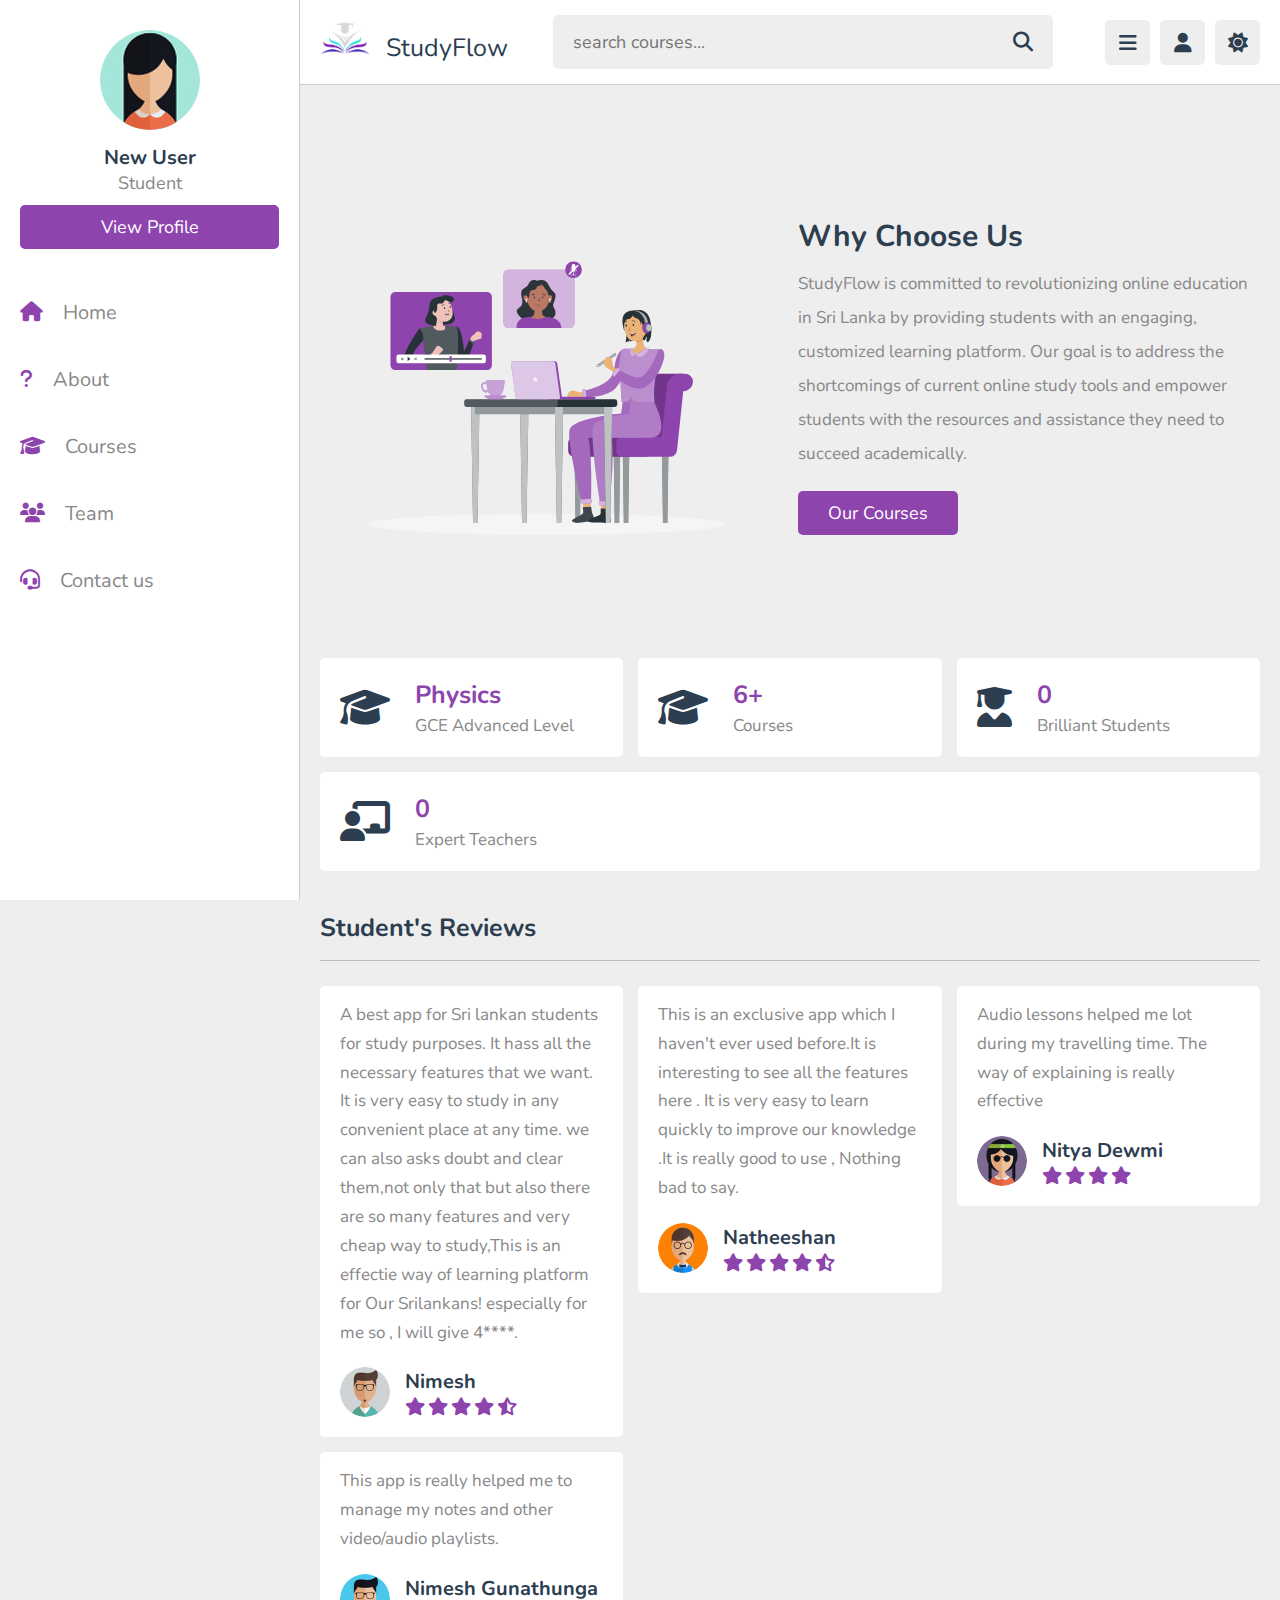
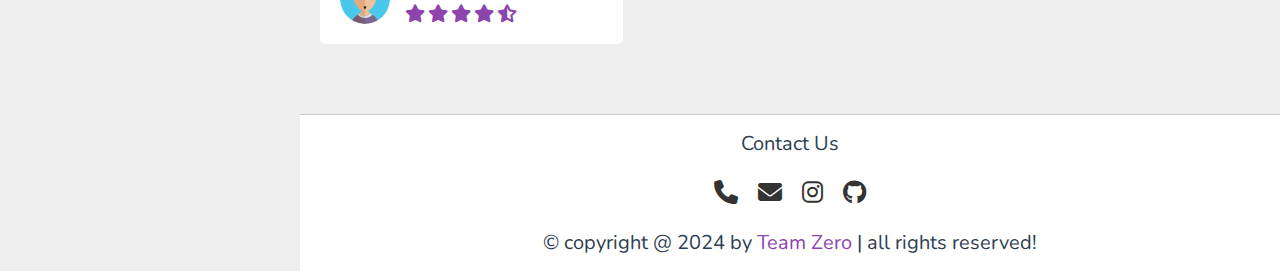
==== about.html @ 3405d734 "initial commit" ====
<!DOCTYPE html>
<html lang="en">

<head>
    <meta charset="UTF-8">
    <meta name="viewport" content="width=device-width, initial-scale=1.0">

    <link rel="icon" href="images/features/favicon.png" type="image/x-icon">

    <title>StudyFlow</title>

    <!-- font awesome cdn link  -->
    <link rel="stylesheet" href="https://cdnjs.cloudflare.com/ajax/libs/font-awesome/6.1.2/css/all.min.css">

    <link rel="stylesheet" href="https://cdnjs.cloudflare.com/ajax/libs/font-awesome/6.5.2/css/all.min.css">

    <!-- custom css file link  -->
    <link rel="stylesheet" href="style.css">

</head>

<body>

    <!--Header section starts-->

    <header class="header">

        <section class="flex">

            <a href="home.html" class="logo">
                <img src="images/features/1.png" alt="" class="logo-img">
                StudyFlow</a>

            <form action="search.html" method="post" class="search-form">
                <input type="text" name="search_box" required placeholder="search courses..." maxlength="100">
                <button type="submit" class="fas fa-search"></button>
            </form>

            <div class="icons">
                <div id="menu-btn" class="fas fa-bars"></div>
                <div id="search-btn" class="fas fa-search"></div>
                <div id="user-btn" class="fas fa-user"></div>
                <div id="toggle-btn" class="fas fa-sun"></div>
            </div>

            <div class="profile">
                <img src="images/pic-7.jpg" class="image" alt="">
                <h3 class="name">New User</h3>
                <p class="role">Student</p>
                <a href="profile.html" class="btn">view profile</a>
                <div class="flex-btn">
                    <a href="login.html" class="option-btn">login</a>
                    <a href="register.html" class="option-btn">register</a>
                </div>
            </div>

        </section>

    </header>

    <!--Header section ends-->


    <!--Side-bar section starts-->

    <div class="side-bar">

        <div id="close-btn">
            <i class="fas fa-times"></i>
        </div>

        <div class="profile">
            <img src="images/pic-7.jpg" class="image" alt="">
            <h3 class="name">New User</h3>
            <p class="role">Student</p>
            <a href="profile.html" class="btn">view profile</a>
        </div>

        <nav class="navbar">
            <a href="home.html">
                <i class="fas fa-home"></i>
                <span>Home</span>
            </a>
            <a href="about.html">
                <i class="fas fa-question"></i>
                <span>About</span>
            </a>
            <a href="courses.html">
                <i class="fas fa-graduation-cap"></i>
                <span>Courses</span>
            </a>
            <a href="team.html">
                <i class="fas fa-users"></i>
                <span>Team</span>
            </a>
            <a href="contact.html">
                <i class="fas fa-headset"></i>
                <span>Contact us</span>
            </a>
        </nav>

    </div>

    <!--Side-bar section ends-->

    <!--About section starts-->

    <section class="about">

        <div class="row">

            <div class="image">
                <img src="images/about-img.svg">
            </div>

            <div class="content">
                <h3>Why Choose Us</h3>
                <p>StudyFlow is committed to revolutionizing online education in Sri Lanka by providing students with an
                    engaging, customized learning platform. Our goal is to address the shortcomings of current online
                    study tools and empower students with the resources and assistance they need to succeed
                    academically.</p>

                <a href="courses.html" class="inline-btn">Our Courses</a>
            </div>
        </div>

        <div class="box-container">

            <div class="box">
                <i class="fas fa-graduation-cap"></i>
                <div>
                    <h3>Physics</h3>
                    <span>GCE Advanced Level</span>
                </div>
            </div>

            <div class="box">
                <i class="fas fa-graduation-cap"></i>
                <div>
                    <h3>6+</h3>
                    <span>Courses</span>
                </div>
            </div>

            <div class="box">
                <i class="fas fa-user-graduate"></i>
                <div>
                    <h3>0</h3>
                    <span>Brilliant Students</span>
                </div>
            </div>

            <div class="box">
                <i class="fas fa-chalkboard-user"></i>
                <div>
                    <h3>0</h3>
                    <span>Expert Teachers</span>
                </div>
            </div>

            <!---
            <div class="box">
                <i class="fas fa-briefcase"></i>
                <div>
                    <h3>+10k</h3>
                    <span>Job Placement</span>
                </div>
            </div>
        -->

        </div>
    </section>

    <!--About section ends-->

    <!--Reviews section starts-->

    <section class="reviews">

        <h1 class="heading">Student's Reviews</h1>

        <div class="box-container">

            <div class="box">
                <p>A best app for Sri lankan students for study purposes. It hass all the necessary features
                    that we want. It is very easy to study in any convenient place at any time. we can also asks doubt
                    and clear them,not only that but also there are so many features and very cheap way to study,This is
                    an effectie way of learning platform for Our Srilankans! especially for me so , I will give 4****.
                </p>

                <div class="user">
                    <img src="images/pic-1.jpg" alt="">
                    <div>
                        <h3>Nimesh</h3>

                        <div class="stars">
                            <i class="fas fa-star"></i>
                            <i class="fas fa-star"></i>
                            <i class="fas fa-star"></i>
                            <i class="fas fa-star"></i>
                            <i class="fas fa-star-half-alt"></i>
                        </div>
                    </div>
                </div>
            </div>

            <div class="box">
                <p>This is an exclusive app which I haven't ever used before.It is interesting to see all the features
                    here . It is very easy to learn quickly to improve our knowledge .It is really good to use , Nothing
                    bad to say.</p>

                <div class="user">
                    <img src="images/pic-3.jpg" alt="">
                    <div>
                        <h3>Natheeshan</h3>

                        <div class="stars">
                            <i class="fas fa-star"></i>
                            <i class="fas fa-star"></i>
                            <i class="fas fa-star"></i>
                            <i class="fas fa-star"></i>
                            <i class="fas fa-star-half-alt"></i>
                        </div>
                    </div>
                </div>
            </div>

            <div class="box">
                <p>Audio lessons helped me lot during my travelling time. The way of explaining is really effective</p>

                <div class="user">
                    <img src="images/pic-2.jpg" alt="">
                    <div>
                        <h3>Nitya Dewmi</h3>

                        <div class="stars">
                            <i class="fas fa-star"></i>
                            <i class="fas fa-star"></i>
                            <i class="fas fa-star"></i>
                            <i class="fas fa-star"></i>
                        </div>
                    </div>
                </div>
            </div>

            <div class="box">
                <p>This app is really helped me to manage my notes and other video/audio playlists.</p>

                <div class="user">
                    <img src="images/pic-6.jpg" alt="">
                    <div>
                        <h3>Nimesh Gunathunga</h3>

                        <div class="stars">
                            <i class="fas fa-star"></i>
                            <i class="fas fa-star"></i>
                            <i class="fas fa-star"></i>
                            <i class="fas fa-star"></i>
                            <i class="fas fa-star-half-alt"></i>
                        </div>
                    </div>
                </div>
            </div>

        </div>
    </section>

    <!--About section ends-->

    <!--Footer section starts-->

    <!--Footer section starts-->

    <footer class="footer">
        <div class="contact-footer">
            <p> Contact Us</p>
            <div class="contact-icons">
                <a href="tel:0773678954"><i class="fas fa-phone"></i></a>
                <a href="mailto:studyflow.edu24@gmail.com"><i class="fas fa-envelope"></i></a>
                <a href="#"><i class="fab fa-instagram"></i></a>
                <a href="#"><i class="fab fa-github"></i></a>
            </div>
        </div>

        &copy; copyright @ 2024 by <span>Team Zero</span> | all rights reserved!

    </footer>

    <!--Footer section ends-->

    <!-- custom js file link  -->
    <script src="script.js"></script>


</body>

</html>
---- style.css ----
@import url('https://fonts.googleapis.com/css2?family=Nunito:wght@200;300;400;500;600;700&display=swap');

:root{
   --main-color:#8e44ad;
   --red:#e74c3c;
   --orange:#f39c12;
   --light-color:#888;
   --light-bg:#eeeeee;
   --black:#2c3e50;
   --white:#fff;
   --border:.1rem solid rgba(0,0,0,.2);
}

*{
   font-family: 'Nunito', sans-serif;
   margin:0; 
   padding:0;
   box-sizing: border-box;
   outline: none; 
   border:none;
   text-decoration: none;
}

*::selection{
   background-color: var(--main-color);
   color:#fff;
}

html{
   font-size: 62.5%;
   overflow-x: hidden;
}

html::-webkit-scrollbar{
   width: 1rem;
   height: 0.5rem;
}

html::-webkit-scrollbar-track{
   background-color: transparent;
}

html::-webkit-scrollbar-thumb{
   background-color: var(--main-color);
}

body{
   background-color: var(--light-bg);
   padding-left: 30rem;
}

body.dark{
   --light-color:#aaa;
   --light-bg:#333;
   --black:#fff;
   --white:#222;
   --border:.1rem solid rgba(255,255,255,.2);
}

body.active{
   padding-left: 0;
}

section{
   padding:2rem;
   margin: 0 auto;
   max-width: 1200px;
}

.heading{
   font-size: 2.5rem;
   color:var(--black);
   margin-bottom: 2.5rem;
   border-bottom: var(--border);
   padding-bottom: 1.5rem;
   /*text-transform: capitalize;*/
}

.inline-btn,
.inline-option-btn,
.inline-delete-btn,
.btn,
.delete-btn,
.option-btn{
   border-radius: .5rem;
   color:#fff;
   font-size: 1.8rem;
   cursor: pointer;
   text-transform: capitalize;
   padding:1rem 3rem;
   text-align: center;
   margin-top: 1rem;
}

.btn,
.delete-btn,
.option-btn{
   display: block;
   width: 100%;
}

.inline-btn,
.inline-option-btn,
.inline-delete-btn{
   display: inline-block;
}

.btn,
.inline-btn{
   background-color: var(--main-color);
}

.option-btn,
.inline-option-btn{
   background-color:var(--orange);
}

.delete-btn,
.inline-delete-btn{
   background-color: var(--red);
}

.inline-btn:hover,
.inline-option-btn:hover,
.inline-delete-btn:hover,
.btn:hover,
.delete-btn:hover,
.option-btn:hover{
   background-color: var(--black);
   color: var(--white);
}

.flex-btn{
   display: flex;
   gap: 1rem;
}

.welcome img{
   max-width: 100%;
   height: auto;
   display: block;
}


@media (max-width: 768px) {
   .welcome-image img {
       max-width: none;
       width: 90vw; 
   }
}


/*---Header section---*/

.header{
   position: sticky;
   top:0; 
   left:0; 
   right: 0;
   background-color: var(--white);
   z-index: 1000;
   border-bottom: var(--border);
}

.header .flex{
   display: flex;
   align-items: center;
   justify-content: space-between;
   position: relative;
   padding: 1.5rem 2rem;
}

.header .flex .logo{
   font-size: 2.5rem;
   color: var(--black);
}

.logo-img {
   width: 50px; /* Adjust the size as needed */
   height: auto;
   margin-right: 10px; /* Space between the logo and text */
}

.header .flex .search-form{
   width: 50rem;
   border-radius: .5rem;
   background-color: var(--light-bg);
   padding:1.5rem 2rem;
   display: flex;
   gap:2rem;
}

.header .flex .search-form input{
   width: 100%;
   font-size: 1.8rem;
   color:var(--black);
   background:none;
}

.header .flex .search-form button{
   background:none;
   font-size: 2rem;
   cursor: pointer;
   color:var(--black);
}

.header .flex .search-form button:hover{
   color: var(--main-color);
}

.header .flex .icons div{
   font-size: 2rem;
   color:var(--black);
   background-color: var(--light-bg);
   border-radius: .5rem;
   height: 4.5rem;
   width: 4.5rem;
   line-height: 4.5rem;
   cursor: pointer;
   text-align: center;
   margin-left: .7rem;
}

.header .flex .icons div:hover{
   background-color: var(--black);
   color:var(--white);
}

.header .flex .profile{
   position: absolute;
   top:120%; right: 2rem;
   background-color: var(--white);
   border-radius: .5rem;
   padding: 1.5rem;
   text-align: center;
   overflow: hidden;
   transform-origin: top right;
   transform: scale(0);
   transition: .2s linear;
   width: 30rem;
}

.header .flex .profile.active{
   transform: scale(1);
}

.header .flex .profile .image{
   height: 10rem;
   width: 10rem;
   border-radius: 50%;
   object-fit: contain;
   margin-bottom: 1rem;
}

.header .flex .profile .name{
   font-size: 2rem;
   color:var(--black);
   overflow: hidden;
   text-overflow: ellipsis;
   white-space: nowrap;
}

.header .flex .profile .role{
   font-size: 1.8rem;
   color: var(--light-color);
}

#search-btn{
   display: none;
}

/*---Side bar section---*/

.side-bar{
   position: fixed;
   top: 0; left: 0;
   width: 30rem;
   background-color: var(--white);
   height: 100vh;
   border-right: var(--border);
   z-index: 1200;
}

.side-bar #close-btn{
   text-align: right;
   padding: 2rem;
   display: none;
}

.side-bar #close-btn i{
   text-align: right;
   font-size: 2.5rem;
   background:var(--red);
   border-radius: .5rem;
   color:var(--white);
   cursor: pointer;
   height: 4.5rem;
   width: 4.5rem;
   line-height: 4.5rem;
   text-align: center;
}

.side-bar #close-btn i:hover{
   background-color: var(--black);
}

.side-bar .profile{
   padding:3rem 2rem;
   text-align: center;
}

.side-bar .profile .image{
   height: 10rem;
   width: 10rem;
   border-radius: 50%;
   object-fit: contain;
   margin-bottom: 1rem;
}

.side-bar .profile .name{
   font-size: 2rem;
   color:var(--black);
   overflow: hidden;
   text-overflow: ellipsis;
   white-space: nowrap;
}

.side-bar .profile .role{
   font-size: 1.8rem;
   color: var(--light-color);
}

.side-bar .navbar a{
   display: block;
   padding: 2rem;
   font-size: 2rem;
}

.side-bar .navbar a i{
   margin-right: 1.5rem;
   color:var(--main-color);
   transition: 0.2s linear;
}

.side-bar .navbar a span{
   color:var(--light-color);
}

.side-bar .navbar a:hover{
   background-color: var(--light-bg);
}

.side-bar .navbar a:hover i{
   margin-right: 2.5rem;
}

.side-bar.active{
   left: -30rem;
}

/*---Quick select section---*/

.home-grid .box-container{
   display: grid;
   grid-template-columns: repeat(auto-fit, 27.5rem);
   gap:1.5rem;
   justify-content: center;
   align-items: flex-start;
}

.home-grid .box-container .box{
   background-color: var(--white);
   border-radius: 0.5rem;
   padding:2rem;
}

.home-grid .box-container .box .title{
   font-size: 2rem;
   color: var(--black);
   text-transform: capitalize;
}

.home-grid .box-container .box .flex{
   display: flex;
   flex-wrap: wrap;
   gap: 1.5rem;
   margin-top: 2rem;
}

.home-grid .box-container .flex a{
   background-color: var(--light-bg);
   border-radius: .5rem;
   padding: 1rem 1.5rem;
   font-size: 1.5rem;
}

.home-grid .box-container .flex a i{
   margin-right: 1rem;
   color:var(--black);
}

.home-grid .box-container .flex a span{
   color:var(--light-color);
}

.home-grid .box-container .flex a:hover{
   background-color: var(--black);
}

.home-grid .box-container .flex a:hover span{
   color:var(--white);
}

.home-grid .box-container .flex a:hover i{
   color:var(--white);
}

.home-grid .box-container .tutor{
   padding: 1rem 0;
   font-size: 1.8rem;
   color:var(--light-color);
   line-height: 2;
}

.home-grid .box-container .likes{
   color:var(--light-color);
   font-size: 1.7rem;
   margin-top: 1.5rem;
}

.home-grid .box-container .likes span{
   color:var(--main-color);
}

/*---Courses section---*/

.courses .box-container{
    display: grid;
    grid-template-columns: repeat(auto-fit, minmax(30rem, 1fr));
    gap:1.5rem;
    justify-content: center;
    align-items: flex-start;
 }
 
 .courses .box-container .box{
    border-radius: .5rem;
    background-color: var(--white);
    padding: 2rem;
 }
 
 .courses .box-container .box .tutor{
    display: flex;
    align-items: center;
    gap: 1.5rem;
    margin-bottom: 2.5rem;
 }
 
 .courses .box-container .box .tutor img{
    height: 5rem;
    width: 5rem;
    border-radius: 50%;
    object-fit: cover;
 }
 
 .courses .box-container .box .tutor h3{
    font-size: 1.8rem;
    color: var(--black);
    margin-bottom: .2rem;
 }
 
 .courses .box-container .box .tutor span{
    font-size: 1.3rem;
    color:var(--light-color);
 }
 
 .courses .box-container .box .thumb{
    position: relative;
 }
 
 .courses .box-container .box .thumb span{
    position: absolute;
    top:1rem; left: 1rem;
    border-radius: .5rem;
    padding: .5rem 1.5rem;
    background-color: rgba(0,0,0,.3);
    color: #fff;
    font-size: 1.5rem;
 }
 
 .courses .box-container .box .thumb img{
    width: 100%;
    height: 20rem;
    object-fit: cover;
    border-radius: .5rem;
 }
 
 .courses .box-container .box .title{
    font-size: 2rem;
    color: var(--black);
    padding-bottom: .5rem;
    padding-top: 1rem;
 }
 
 .courses .more-btn{
    text-align: center;
    margin-top: 2rem;
 }

 /*---About Us section---*/

.about .row{
   display: flex;
   align-items: center;
   flex-wrap: wrap;
   gap:1.5rem;
}

.about .row .image{
   flex: 1 1 40rem;
}

.about .row .image img{
   width: 100%;
   height: 50rem;
}

.about .row .content{
   flex: 1 1 40rem;
}

.about .row .content p{
   font-size: 1.7rem;
   line-height: 2;
   color: var(--light-color);
   padding: 1rem 0;
}

.about .row .content h3{
    font-size: 3rem;
    color:var(--black);
    text-transform: capitalize;
}

.about .box-container{
    margin-top: 3rem;
    display: flex;
    gap: 1.5rem;
    flex-wrap: wrap;
    /*display: grid;
    grid-template-columns: repeat(auto-fit, minmax(27rem, 1fr));
    gap:1.5rem;
    justify-content: center;
    align-items: flex-start;*/
}

.about .box-container .box{
    display: flex;
    flex: 1 1 25rem;
    border-radius: 0.5rem;
    background-color: var(--white);
    padding: 2rem;
    align-items: center;
    gap: 2.5rem;
}

.about .box-container .box i{
   font-size: 4rem;
   color: var(--black);
}

.about .box-container .box h3{
   font-size: 2.5rem;
   color: var(--main-color);
   margin-bottom: 0.2rem;
}

.about .box-container .box span{
   font-size: 1.7rem;
   color:var(--light-color);
}

/*---Reviews section---*/

.reviews .box-container{
   display: grid;
   grid-template-columns: repeat(auto-fit, minmax(30rem, 1fr));
   gap:1.5rem;
   justify-content: center;
   align-items: flex-start;
}

.reviews .box-container .box{
   border-radius: 0.5rem;
   background-color: var(--white);
   padding: 2rem;
   padding-top: 1.5rem;
}

.reviews .box-container .box p{
   line-height: 1.7;
   font-size: 1.7rem;
   color: var(--light-color);
}

.reviews .box-container .box .user{
   margin-top: 2rem;
   display: flex;
   align-items: center;
   gap: 1.5rem;
}

.reviews .box-container .box .user img{
   height: 5rem;
   width: 5rem;
   object-fit: cover;
   border-radius: 50%;
}

.reviews .box-container .box .user h3{
   font-size: 2rem;
   color: var(--black);
   margin-bottom: 0.3rem;
}

.reviews .box-container .box .user .stars i{
   font-size: 1.8rem;
   color:var(--main-color);
}


/*---Playlist section---*/

.playlist .row{
   display: flex;
   align-items: center;
   gap:3rem;
   flex-wrap: wrap;
   background-color: var(--white);
   padding: 2rem;
}

.playlist .row .col{
   flex: 1 1 40rem;
}

.playlist .row .col .save-list{
   margin-bottom: 1.5rem;
}

.playlist .row .col .save-list button{
    font-size: 2rem;
    border-radius: 0.5rem;
    background-color: var(--light-bg);
    padding:1.2rem 2.5rem;
    cursor: pointer;
    margin-bottom: 2rem;
}

.playlist .row .col .save-list button i{
   font-size: 2rem;
   color:var(--black);
   margin-right: 1rem;
}

.playlist .row .col .save-list button span{
   font-size: 1.8rem;
   color:var(--light-color);
}

.playlist .row .col .save-list button:hover{
   background-color: var(--black);
}

.playlist .row .col .save-list button:hover i{
   color:var(--white);
}

.playlist .row .col .save-list button:hover span{
   color:var(--white);
}

.playlist .row .col .thumb{
   /*width: 100%;
   height: 30rem;
   border-radius: 0.5rem;
   object-fit: cover;*/
   position: relative;
   height: 30rem;
}


.playlist .row .col .thumb span{
   font-size: 2rem;
   color: #fff;
   background-color: rgba(0,0,0,0.3);
   border-radius: 0.5rem;
   position: absolute;
   top: 1rem; 
   left: 1rem;
   padding: 0.5rem 1.5rem;
}

.playlist .row .col .thumb img{
   height: 100%;
   width: 100%;
   object-fit: cover;
   border-radius: 0.5rem;
}
   

.playlist .row .col .tutor{
   display: flex;
   align-items: center;
   gap: 2rem;
   margin-bottom: 2rem;
}

.playlist .row .col .tutor img{
   height: 7rem;
   width: 7rem;
   border-radius: 50%;
   object-fit: cover;
}

.playlist .row .col .tutor h3{
   font-size: 2rem;
   color:var(--black);
   margin-bottom: 0.2rem;
}

.playlist .row .col .tutor span{
   font-size: 1.5rem;
   color: var(--light-color);
}

.playlist .row .col .details{
    padding-top: 2rem;
}

.playlist .row .col .details h3{
   font-size: 2rem;
   color: var(--black);
   text-transform: capitalize;
}

.playlist .row .col .details p{
   padding: 1rem 0;
   line-height: 2;
   font-size: 1.8rem;
   color: var(--light-color);
}

.playlist .row .col .details .date{
    font-size: 1.7rem;
    padding-top: 0.5rem;
}

.playlist .row .col .details .date i{
    color: var(--main-color);
    margin-right: 1rem;
}

.playlist .row .col .details .date span{
    color: var(--light-color);
}

/*---Video container section---*/

.video-container .box-container{
   display: grid;
   grid-template-columns: repeat(auto-fit, minmax(30rem, 1fr));
   gap:1.5rem;
   justify-content: center;
   align-items: flex-start;
}

.video-container .box-container .box{
   position: relative;
   background-color: var(--white);
   border-radius: 0.5rem;
   padding: 2rem;
}

.video-container .box-container .box img{
   width: 100%;
   height: 20rem;
   object-fit: cover;
   border-radius: 0.5rem;
}

.video-container .box-container .box i{
   position: absolute;
   top: 2rem; 
   left: 2rem; 
   right: 2rem;
   height: 20rem;
   border-radius: 0.5rem;
   background-color: rgba(0,0,0,0.3);
   display: flex;
   align-items: center;
   justify-content: center;
   font-size: 4rem;
   color: #fff;
   display: none;
}

.video-container .box-container .box:hover i{
   display: flex;
}



.video-container .box-container .box h3{
   margin-top: 1.5rem;
   font-size: 1.8rem;
   color: var(--black);
}

.video-container .box-container .box:hover h3{
   color: var(--main-color);
}

/*---Watch video section---*/

.watch-video .video-details{
   background-color: var(--white);
   /*border-radius: 0.5rem;*/
   padding: 2rem;
}

.watch-video .video-details .video{
   /*position: relative;
   margin-bottom: 1.5rem;*/
   width: 100%;
   border-radius: 0.5rem;
}

.watch-video .video-details .title{
   font-size: 2rem;
   color: var(--black);
   padding: 1.5rem 0;
}

.watch-video .video-details .video video{
   border-radius: .5rem;
   width: 100%;
   object-fit: contain;
   background-color: #000;
}

.watch-video .video-details .info{
   display: flex;
   margin-top: 1.5rem;
   margin-bottom: 2rem;
   border-bottom: var(--border);
   padding-bottom: 1.5rem;
   gap: 2rem;
   align-items: center;
}

.watch-video .video-details .info p{
   font-size: 1.6rem;
}

.watch-video .video-details .info p span{
   color: var(--light-color);
}

.watch-video .video-details .info i{
   margin-right: 1rem;
   color: var(--main-color);
}

.watch-video .video-details .tutor{
   padding: 2rem 0;
   display: flex;
   align-items: center;
   gap: 2rem;
   /*margin-bottom: 1rem;*/
}

.watch-video .video-details .tutor img{
   border-radius: 50%;
   height: 5rem;
   width: 5rem;
   object-fit: cover;
}

.watch-video .video-details .tutor h3{
   font-size: 2rem;
   color: var(--black);
   margin-bottom: 0.2rem;
}

.watch-video .video-details .tutor span{
   font-size: 1.5rem;
   color: var(--light-color);
}

.watch-video .video-details .flex{
   display: flex;
   align-items: center;
   justify-content: space-between;
   gap: 1.5rem;
}

.watch-video .video-details .flex a{
   margin-top: 0;
}

.watch-video .video-details .flex button{
   border-radius: 0.5rem;
   padding: 1rem 2.5rem;
   font-size: 1.8rem;
   cursor: pointer;
   background-color: var(--light-bg);
}

.watch-video .video-details .flex button i{
   margin-right: 1rem;
   color: var(--black);
}

.watch-video .video-details .flex button span{
   color: var(--light-color);
}

.watch-video .video-details .flex button:hover{
   background-color: var(--black);
}

.watch-video .video-details .flex button:hover i{
   color: var(--white);
}

.watch-video .video-details .flex button:hover span{
   color: var(--white);
}

.watch-video .video-details .description{
   padding-top: 2rem;
}

.watch-video .video-details .description p{
   line-height: 2;
   font-size: 1.7rem;
   color: var(--light-color);
   white-space: pre-line;
}

/*---Comment section---*/

.comments .add-comment{
   background-color: var(--white);
   border-radius: 0.5rem;
   padding: 2rem;
   margin-bottom: 3rem;
}

/*
.comments .add-comment h3{
   font-size: 2rem;
   color: var(--black);
   margin-bottom: 1rem;
}*/

.comments .add-comment textarea{
   height: 20rem;
   resize: none;
   background-color: var(--light-bg);
   border-radius: 0.5rem;
   border: var(--border);
   padding: 1.4rem;
   font-size: 1.8rem;
   color: var(--black);
   width: 100%;
   margin: .5rem 0;
}

.comments .show-comments{
   display: grid;
   gap: 2.5rem;
   background-color: var(--white);
   padding: 2rem;
   border-radius: 0.5rem;
}

.comments .show-comments .user{
   display: flex;
   align-items: center;
   gap: 1.5rem;
   margin-bottom: 2rem;
}

.comments .show-comments .user img{
   height: 5rem;
   width: 5rem;
   border-radius: 50%;
   object-fit: cover;
}

.comments .show-comments .user h3{
   font-size: 2rem;
   color: var(--black);
   margin-bottom: 0.2rem;
}

.comments .show-comments .user span{
   font-size: 1.5rem;
   color: var(--light-color);
}

.comments .show-comments .text{
   border-radius: 0.5rem;
   background-color: var(--light-bg);
   padding:1rem 1.5rem;
   margin: 0.5rem 0;
   font-size: 1.8rem;
   color: var(--black);
   line-height: 1.5;
   position: relative;
   z-index: 0;
   white-space: pre-line;
}

.comments .show-comments .text::before{
   content: '';
   position: absolute;
   top: -1rem; 
   left: 1.5rem;
   background-color: var(--light-bg);
   height: 1.2rem;
   width: 2rem;
   clip-path: polygon(50% 0%, 0% 100%, 100% 100%);
}

/*---Teachers section---*/

.teachers .search-tutor{
   margin-bottom: 2rem;
   display: flex;
   align-items: center;
   gap: 1.5rem;
   border-radius: 0.5rem;
   background-color: var(--white);
   padding: 1.5rem 2rem;
}

.teachers .search-tutor input{
   width: 100%;
   font-size: 1.8rem;
   color: var(--black);
   background: none;
}

.teachers .search-tutor button{
   font-size: 2rem;
   color: var(--black);
   cursor: pointer;
   background:none;
}

.teachers .search-tutor button:hover{
   color: var(--main-color);
}

.teachers .box-container{
   display: grid;
   grid-template-columns: repeat(auto-fit, minmax(30rem, 1fr));
   gap:1.5rem;
   justify-content: center;
   align-items: flex-start;
}

.teachers .box-container .box{
   background-color: var(--white);
   border-radius: 0.5rem;
   padding: 2rem;
}

.teachers .box-container .box .tutor{
   display: flex;
   align-items: center;
   gap:2rem;
   margin-bottom: 1.5rem;
}

.teachers .box-container .box .tutor img{
   height: 5rem;
   width: 5rem;
   border-radius: 50%;
   object-fit: cover;
}

.teachers .box-container .box .tutor h3{
   font-size: 2rem;
   color: var(--black);
   margin-bottom: 0.2rem;
}

.teachers .box-container .box .tutor span{
   font-size: 1.6rem;
   color: var(--main-color);
}

.teachers .box-container .box p{
   padding-top: 1rem;
   font-size: 1.7rem;
   color: var(--light-color);
}

.teachers .box-container .box p span{
   color: var(--main-color);
}

.teachers .box-container .offer{
   text-align: center;
}

.teachers .box-container .offer h3{
   font-size: 2.5rem;
   color: var(--black);
   padding-bottom: 0.5rem;
}

.teachers .box-container .offer p{
   line-height: 1.7;
   padding-bottom: 0.5rem;
   /*color: var(--light-color);
   font-size: 1.7rem;*/
}


/*---Teacher profile section---

.tutor-profile .details{
   background-color: var(--white);
   text-align: center;
   border-radius: 0.5rem;
   padding: 2rem;
}

.tutor-profile .details .tutor{
   margin-bottom: 2rem;
}

.tutor-profile .details .tutor img{
   height: 10rem;
   width: 10rem;
   border-radius: 50%;
   object-fit: cover;
   margin-bottom: 1rem;
}

.tutor-profile .details .tutor h3{
   font-size: 2rem;
   color: var(--black);
   margin: 0.5rem 0;
}

.tutor-profile .details .tutor span{
   color: var(--light-color);
   font-size: 1.7rem;
}

.tutor-profile .details .flex{
   display: flex;
   flex-wrap: wrap;
   gap: 1.5rem;
   margin-top: 2rem;
   align-items: center;
}

.tutor-profile .details .flex p{
   flex: 1 1 25rem;
   border-radius: 0.5rem;
   background-color: var(--light-bg);
   padding: 1rem 3rem;
   font-size: 2rem;
   color: var(--light-color);
}

.tutor-profile .details .flex p span{
   color: var(--main-color);
}
*/

/*---Contact section---*/

.contact .row{
   display: flex;
   align-items: center;
   flex-wrap: wrap;
   gap: 1.5rem;
}

.contact .row .image{
   flex: 1 1 50rem;
}

.contact .row .image img{
   width: 100%;
   /*height: 50rem;*/
}

.contact .row form{
   flex: 1 1 30rem;
   background-color: var(--white);
   border-radius: 0.5rem;
   padding: 2rem;
   text-align: center;
}

.contact .row form h3{
   margin-bottom: 1rem;
   /*text-transform: capitalize;*/
   color:var(--black);
   font-size: 2.5rem;
}

.contact .row form .box{
   width: 100%;
   border-radius: 0.5rem;
   background-color: var(--light-bg);
   margin: 1rem 0;
   padding: 1.4rem;
   font-size: 1.8rem;
   color: var(--black);
}

.contact .row form textarea{
   height: 20rem;
   resize: none;
}

.contact .box-container{
   margin-top: 3rem;
   display: flex;
   gap:1rem;
   align-items: flex-start;
   flex-wrap: wrap;
   /*grid-template-columns: repeat(auto-fit, minmax(30rem, 1fr));
   justify-content: center;*/
}

.contact .box-container .box{
   flex: 1 1 10rem;
   border-radius: 0.5rem;
   padding: 2rem;
   text-align: center;
   background-color: var(--white);
}

.contact .box-container .box i{
   font-size: 3rem;
   color: var(--main-color);
   margin-bottom: 1rem;
}

.contact .box-container .box h3{
   font-size: 2rem;
   color:var(--black);
   margin: 1.5rem 0;
}

.contact .box-container .box a{
   display: block;
   font-size: 1.8rem;
   color: var(--light-color);
   line-height: 1.5;
   margin-top: 0.5rem;
}

.contact .box-container .box a:hover{
   text-decoration: underline;
   color:var(--black);
}

/*---Profile section---*/

.profile .details{
   background-color: var(--white);
   border-radius: 0.5rem;
   padding: 2rem;
}

.profile .details .user{
   text-align: center;
   margin-bottom: 2rem;
   padding: 1rem;
}

.profile .details .user img{
   height: 10rem;
   width: 10rem;
   border-radius: 50%;
   object-fit: cover;
   margin-bottom: 1rem;
}

.profile .details .user h3{
   font-size: 2rem;
   margin: 0.5rem 0;
   color: var(--black);
}

.profile .details .user p{
   font-size: 1.7rem;
   color: var(--light-color);
   padding: .3rem 0;
}

.profile .details .box-container{
   display: flex;
   flex-wrap: wrap;
   align-items: flex-end;
   gap: 1.5rem;
}

.profile .details .box-container .box{
   background-color: var(--light-bg);
   border-radius: 0.5rem;
   padding: 2rem;
   flex: 1 1 30rem;
}

.profile .details .box-container .box .flex{
   display: flex;
   align-items: center;
   gap: 1.7rem;
   margin-bottom: 1rem;
}

.profile .details .box-container .box .flex i{
   height: 5rem;
   width: 5rem;
   border-radius: 0.5rem;
   line-height: 4.4rem;
   font-size:2rem;
   color: var(--white);
   background-color: var(--black);
   text-align: center;
}

.profile .details .box-container .box .flex h3{
   font-size: 2rem;
   color: var(--main-color);
   margin-bottom: 0.2rem;
}

.profile .details .box-container .box .flex span{
   font-size: 1.5rem;
   color: var(--light-color);
}

/*.user-profile .info .box-container .box .flex p{
   color: var(--light-color);
   font-size: 1.7rem;
}
*/


/*---Update profile section---*/

.form-container{
   min-height: calc(100vh - 20rem);
   display: flex;
   align-items: center;
   justify-content: center;
}

.form-container form{
   background-color: var(--white);
   border-radius: 0.5rem;
   padding: 2rem;
   width: 50rem;
}

.form-container form h3{
   font-size: 2.5rem;
   /*text-transform: capitalize;*/
   color: var(--black);
   text-align: center;
   margin-bottom: 1rem;
}

.form-container form p{
   font-size: 1.7rem;
   color: var(--light-color);
   padding-top: 1rem;
}

.form-container form p span{
   color: var(--red);
}

.form-container form .box{
   font-size: 1.8rem;
   color: var(--black);
   border-radius: .5rem;
   padding: 1.4rem;
   background-color: var(--light-bg);
   width: 100%;
   margin: 1rem 0;
}

/* Team section */

.team {
   padding: 2rem 0;
   text-align: center;
   background-color: rgb(98, 28, 110);
}

.team h1{
   color: #fff;
}

.team .heading {
   font-size: 2.5rem;
   margin-bottom: 1rem;
}

.team-container {
   display: flex;
   justify-content: space-around;
   flex-wrap: wrap;
}


.team-member {
   background-color: #fff;
   border-radius: 10px;
   box-shadow: 0 0 10px rgba(0,0,0,0.1);
   margin: 1rem;
   padding: 1rem;
   width: 250px;
   text-align: center;
}

.team-member img {
   width: 100%;
   border-radius: 50%;
   margin-bottom: 1rem;
}

.team-member h3 {
   margin: 0.5rem 0;
   font-size: 2rem;
}

.team-member p {
   font-size: 1.5rem;
   color: #666;
   margin-bottom: 1rem;
}

.contact-icons {
   display: flex;
   justify-content: center;
}

.contact-icons a {
   color: #333;
   margin: 0 0.5rem;
   font-size: 1.5rem;
   transition: color 0.3s;
}

.contact-icons a:hover {
   color: #ff6f61;
}




/*---Footer section---*/

.footer{
   background-color: var(--white);
   border-top: var(--border);
   position: -webkit-sticky;
   
   text-align: center;
   font-size: 2rem;
   padding:1.5rem 1.5rem;
   color:var(--black);
   margin-top: 5rem;
   z-index: 1000;
   /* padding-bottom: 9.5rem; */
}

.footer span{
   color:var(--main-color);
}


/*---Media queries---*/

@media (max-width:1200px){

   body{
      padding-left: 0;
   }

   .side-bar{
      left: -30rem;
      transition: .2s linear;
   }

   .side-bar #close-btn{
      display: block;
   }

   .side-bar.active{
      left: 0;
      box-shadow: 0 0 0 100vw rgba(0,0,0,.8);
      border-right: 0;
   }

}

@media (max-width:991px){

   html{
      font-size: 55%;
   }

}

@media (max-width:768px){

   #search-btn{
      display: inline-block;
   }

   .header .flex .search-form{
      position: absolute;
      top: 99%; left: 0; right: 0;
      border-top: var(--border);
      border-bottom: var(--border);
      background-color: var(--white);
      border-radius: 0;
      width: auto;
      padding: 2rem;
      clip-path: polygon(0 0, 100% 0, 100% 0, 0 0);
      transition: .2s linear;
   }

   .header .flex .search-form.active{
      clip-path: polygon(0 0, 100% 0, 100% 100%, 0 100%);
   }


}

@media (max-width:450px){

   html{
      font-size: 50%;
   }

   .flex-btn{
      gap: 0;
      flex-flow: column;
   }

   .heading{
    font-size: 2rem;
   }

   .home-grid .box-container{
      grid-template-columns: 1fr;
   }

   .about .row .image img{
      height: auto;
   }

   .playlist .row .col .thumb{
      height: 20rem;
   }

   .contact .row .image img{
      height: auto;
   }

}


/*--feature section--*/

.row {
   margin-top: 2%;
   display: flex;
   justify-content: space-between;
   flex-wrap: wrap;
}

.feature-col {
   flex-basis: 25%;
   background: #fff3f3;
   border-radius: 10px;
   margin-bottom: 5%;
   padding: 20px 12px;
   box-sizing: border-box;
   transition: 0.5s;
   position: relative;
   overflow: hidden;
   text-align: center;
   margin-right: 2%; /* Adjust this value to increase the gap */
}

.feature-col:nth-child(4n) {
   margin-right: 0; /* Ensure no margin on the last element in each row */
}

.feature-col h3 {
   margin-top: 10px;
   margin-bottom: 10px;
   text-align: center;
}

.feature-col img {
   width: 50%;
   display: block;
   margin: 0 auto;
}

.feature-col:hover {
   box-shadow: 0 0 20px 0px rgba(0, 0, 0, 0.2);
}

.layer {
   background: transparent;
   height: 100%;
   width: 100%;
   position: absolute;
   top: 0;
   left: 0;
   transition: 0.5s;
}

.layer:hover {
   background: rgba(104, 20, 94, 0.7);
}

.layer h3 {
   width: 100%;
   font-weight: 500;
   color: #fff;
   font-size: 20px;
   bottom: 10%;
   position: absolute;
   text-align: center;
   opacity: 0;
   transition: 0.5s;
}

.feature-col:hover .layer h3 {
   bottom: 49%;
   opacity: 1;
}

@media (max-width: 700px) {
   .feature-col {
       flex-basis: 100%; /* Full width for smaller screens */
       margin-right: 0; /* Remove right margin for full-width elements */
       margin-bottom: 5%;
   }
   .feature-col img {
       align-items: center;
   }
}


/*---contact icons--*/

.contact-icons {
   text-align: center;
   margin-top: 20px; /* Adjust spacing as needed */
   margin-bottom: 20px;
}

.contact-icons a {
   color: #333; /* Adjust icon color */
   font-size: 24px; /* Adjust icon size */
   margin: 0 10px; /* Adjust spacing between icons */
   transition: color 0.3s ease; /* Smooth color transition */
}

.contact-icons a:hover {
   color: #007bff; /* Change color on hover */
}

.contact-icons p{
   text-align: center;
   font-size: 10px
}
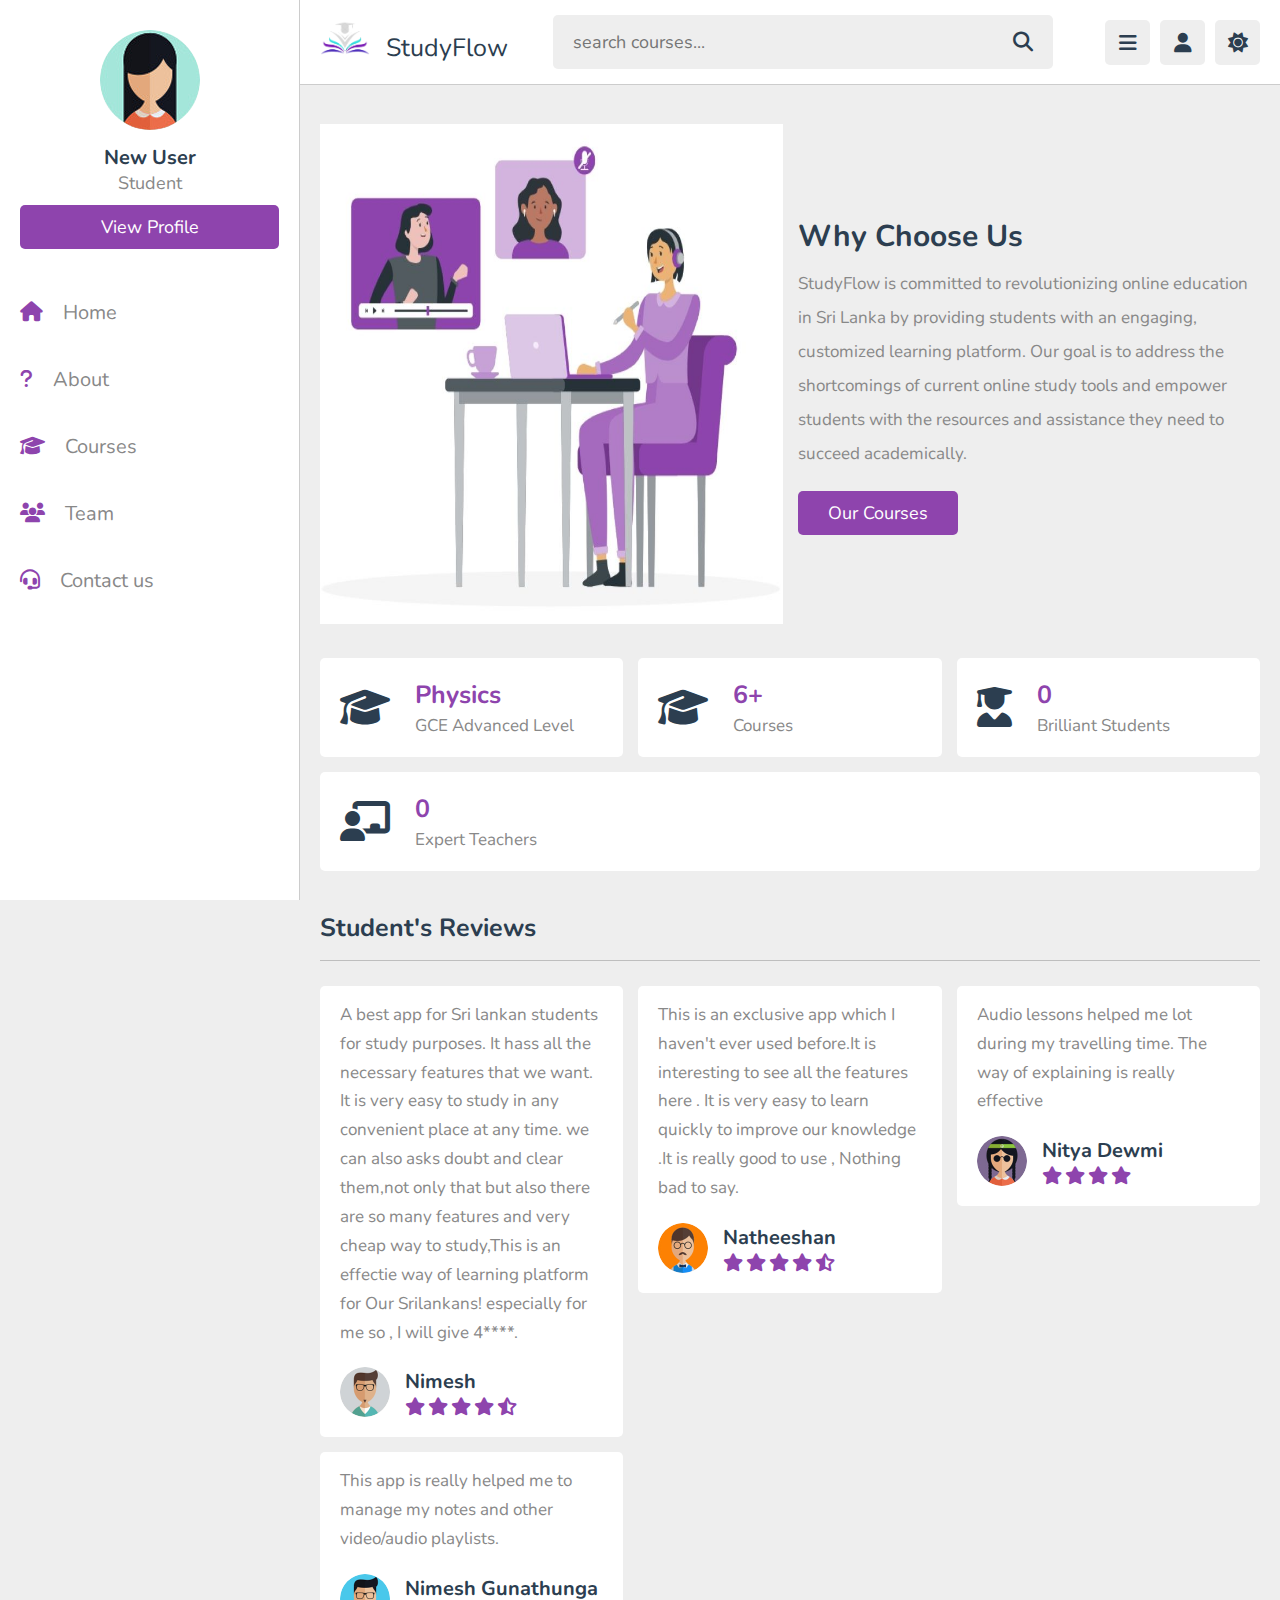
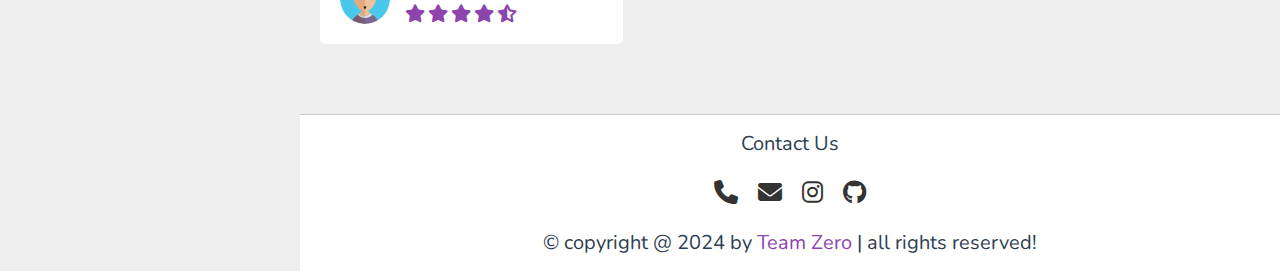
==== commit 604d6c66: "updating files" ====
--- a/about.html
+++ b/about.html
@@ -1,297 +1,297 @@
-<!DOCTYPE html>
-<html lang="en">
-
-<head>
-    <meta charset="UTF-8">
-    <meta name="viewport" content="width=device-width, initial-scale=1.0">
-
-    <link rel="icon" href="images/features/favicon.png" type="image/x-icon">
-
-    <title>StudyFlow</title>
-
-    <!-- font awesome cdn link  -->
-    <link rel="stylesheet" href="https://cdnjs.cloudflare.com/ajax/libs/font-awesome/6.1.2/css/all.min.css">
-
-    <link rel="stylesheet" href="https://cdnjs.cloudflare.com/ajax/libs/font-awesome/6.5.2/css/all.min.css">
-
-    <!-- custom css file link  -->
-    <link rel="stylesheet" href="style.css">
-
-</head>
-
-<body>
-
-    <!--Header section starts-->
-
-    <header class="header">
-
-        <section class="flex">
-
-            <a href="home.html" class="logo">
-                <img src="images/features/1.png" alt="" class="logo-img">
-                StudyFlow</a>
-
-            <form action="search.html" method="post" class="search-form">
-                <input type="text" name="search_box" required placeholder="search courses..." maxlength="100">
-                <button type="submit" class="fas fa-search"></button>
-            </form>
-
-            <div class="icons">
-                <div id="menu-btn" class="fas fa-bars"></div>
-                <div id="search-btn" class="fas fa-search"></div>
-                <div id="user-btn" class="fas fa-user"></div>
-                <div id="toggle-btn" class="fas fa-sun"></div>
-            </div>
-
-            <div class="profile">
-                <img src="images/pic-7.jpg" class="image" alt="">
-                <h3 class="name">New User</h3>
-                <p class="role">Student</p>
-                <a href="profile.html" class="btn">view profile</a>
-                <div class="flex-btn">
-                    <a href="login.html" class="option-btn">login</a>
-                    <a href="register.html" class="option-btn">register</a>
-                </div>
-            </div>
-
-        </section>
-
-    </header>
-
-    <!--Header section ends-->
-
-
-    <!--Side-bar section starts-->
-
-    <div class="side-bar">
-
-        <div id="close-btn">
-            <i class="fas fa-times"></i>
-        </div>
-
-        <div class="profile">
-            <img src="images/pic-7.jpg" class="image" alt="">
-            <h3 class="name">New User</h3>
-            <p class="role">Student</p>
-            <a href="profile.html" class="btn">view profile</a>
-        </div>
-
-        <nav class="navbar">
-            <a href="home.html">
-                <i class="fas fa-home"></i>
-                <span>Home</span>
-            </a>
-            <a href="about.html">
-                <i class="fas fa-question"></i>
-                <span>About</span>
-            </a>
-            <a href="courses.html">
-                <i class="fas fa-graduation-cap"></i>
-                <span>Courses</span>
-            </a>
-            <a href="team.html">
-                <i class="fas fa-users"></i>
-                <span>Team</span>
-            </a>
-            <a href="contact.html">
-                <i class="fas fa-headset"></i>
-                <span>Contact us</span>
-            </a>
-        </nav>
-
-    </div>
-
-    <!--Side-bar section ends-->
-
-    <!--About section starts-->
-
-    <section class="about">
-
-        <div class="row">
-
-            <div class="image">
-                <img src="images/about-img.svg">
-            </div>
-
-            <div class="content">
-                <h3>Why Choose Us</h3>
-                <p>StudyFlow is committed to revolutionizing online education in Sri Lanka by providing students with an
-                    engaging, customized learning platform. Our goal is to address the shortcomings of current online
-                    study tools and empower students with the resources and assistance they need to succeed
-                    academically.</p>
-
-                <a href="courses.html" class="inline-btn">Our Courses</a>
-            </div>
-        </div>
-
-        <div class="box-container">
-
-            <div class="box">
-                <i class="fas fa-graduation-cap"></i>
-                <div>
-                    <h3>Physics</h3>
-                    <span>GCE Advanced Level</span>
-                </div>
-            </div>
-
-            <div class="box">
-                <i class="fas fa-graduation-cap"></i>
-                <div>
-                    <h3>6+</h3>
-                    <span>Courses</span>
-                </div>
-            </div>
-
-            <div class="box">
-                <i class="fas fa-user-graduate"></i>
-                <div>
-                    <h3>0</h3>
-                    <span>Brilliant Students</span>
-                </div>
-            </div>
-
-            <div class="box">
-                <i class="fas fa-chalkboard-user"></i>
-                <div>
-                    <h3>0</h3>
-                    <span>Expert Teachers</span>
-                </div>
-            </div>
-
-            <!---
-            <div class="box">
-                <i class="fas fa-briefcase"></i>
-                <div>
-                    <h3>+10k</h3>
-                    <span>Job Placement</span>
-                </div>
-            </div>
-        -->
-
-        </div>
-    </section>
-
-    <!--About section ends-->
-
-    <!--Reviews section starts-->
-
-    <section class="reviews">
-
-        <h1 class="heading">Student's Reviews</h1>
-
-        <div class="box-container">
-
-            <div class="box">
-                <p>A best app for Sri lankan students for study purposes. It hass all the necessary features
-                    that we want. It is very easy to study in any convenient place at any time. we can also asks doubt
-                    and clear them,not only that but also there are so many features and very cheap way to study,This is
-                    an effectie way of learning platform for Our Srilankans! especially for me so , I will give 4****.
-                </p>
-
-                <div class="user">
-                    <img src="images/pic-1.jpg" alt="">
-                    <div>
-                        <h3>Nimesh</h3>
-
-                        <div class="stars">
-                            <i class="fas fa-star"></i>
-                            <i class="fas fa-star"></i>
-                            <i class="fas fa-star"></i>
-                            <i class="fas fa-star"></i>
-                            <i class="fas fa-star-half-alt"></i>
-                        </div>
-                    </div>
-                </div>
-            </div>
-
-            <div class="box">
-                <p>This is an exclusive app which I haven't ever used before.It is interesting to see all the features
-                    here . It is very easy to learn quickly to improve our knowledge .It is really good to use , Nothing
-                    bad to say.</p>
-
-                <div class="user">
-                    <img src="images/pic-3.jpg" alt="">
-                    <div>
-                        <h3>Natheeshan</h3>
-
-                        <div class="stars">
-                            <i class="fas fa-star"></i>
-                            <i class="fas fa-star"></i>
-                            <i class="fas fa-star"></i>
-                            <i class="fas fa-star"></i>
-                            <i class="fas fa-star-half-alt"></i>
-                        </div>
-                    </div>
-                </div>
-            </div>
-
-            <div class="box">
-                <p>Audio lessons helped me lot during my travelling time. The way of explaining is really effective</p>
-
-                <div class="user">
-                    <img src="images/pic-2.jpg" alt="">
-                    <div>
-                        <h3>Nitya Dewmi</h3>
-
-                        <div class="stars">
-                            <i class="fas fa-star"></i>
-                            <i class="fas fa-star"></i>
-                            <i class="fas fa-star"></i>
-                            <i class="fas fa-star"></i>
-                        </div>
-                    </div>
-                </div>
-            </div>
-
-            <div class="box">
-                <p>This app is really helped me to manage my notes and other video/audio playlists.</p>
-
-                <div class="user">
-                    <img src="images/pic-6.jpg" alt="">
-                    <div>
-                        <h3>Nimesh Gunathunga</h3>
-
-                        <div class="stars">
-                            <i class="fas fa-star"></i>
-                            <i class="fas fa-star"></i>
-                            <i class="fas fa-star"></i>
-                            <i class="fas fa-star"></i>
-                            <i class="fas fa-star-half-alt"></i>
-                        </div>
-                    </div>
-                </div>
-            </div>
-
-        </div>
-    </section>
-
-    <!--About section ends-->
-
-    <!--Footer section starts-->
-
-    <!--Footer section starts-->
-
-    <footer class="footer">
-        <div class="contact-footer">
-            <p> Contact Us</p>
-            <div class="contact-icons">
-                <a href="tel:0773678954"><i class="fas fa-phone"></i></a>
-                <a href="mailto:studyflow.edu24@gmail.com"><i class="fas fa-envelope"></i></a>
-                <a href="#"><i class="fab fa-instagram"></i></a>
-                <a href="#"><i class="fab fa-github"></i></a>
-            </div>
-        </div>
-
-        &copy; copyright @ 2024 by <span>Team Zero</span> | all rights reserved!
-
-    </footer>
-
-    <!--Footer section ends-->
-
-    <!-- custom js file link  -->
-    <script src="script.js"></script>
-
-
-</body>
-
+<!DOCTYPE html>
+<html lang="en">
+
+<head>
+    <meta charset="UTF-8">
+    <meta name="viewport" content="width=device-width, initial-scale=1.0">
+
+    <link rel="icon" href="images/features/favicon.png" type="image/x-icon">
+
+    <title>StudyFlow</title>
+
+    <!-- font awesome cdn link  -->
+    <link rel="stylesheet" href="https://cdnjs.cloudflare.com/ajax/libs/font-awesome/6.1.2/css/all.min.css">
+
+    <link rel="stylesheet" href="https://cdnjs.cloudflare.com/ajax/libs/font-awesome/6.5.2/css/all.min.css">
+
+    <!-- custom css file link  -->
+    <link rel="stylesheet" href="style.css">
+
+</head>
+
+<body>
+
+    <!--Header section starts-->
+
+    <header class="header">
+
+        <section class="flex">
+
+            <a href="home.html" class="logo">
+                <img src="images/features/1.png" alt="" class="logo-img">
+                StudyFlow</a>
+
+            <form action="search.html" method="post" class="search-form">
+                <input type="text" name="search_box" required placeholder="search courses..." maxlength="100">
+                <button type="submit" class="fas fa-search"></button>
+            </form>
+
+            <div class="icons">
+                <div id="menu-btn" class="fas fa-bars"></div>
+                <div id="search-btn" class="fas fa-search"></div>
+                <div id="user-btn" class="fas fa-user"></div>
+                <div id="toggle-btn" class="fas fa-sun"></div>
+            </div>
+
+            <div class="profile">
+                <img src="images/pic-7.jpg" class="image" alt="">
+                <h3 class="name">New User</h3>
+                <p class="role">Student</p>
+                <a href="profile.html" class="btn">view profile</a>
+                <div class="flex-btn">
+                    <a href="login.html" class="option-btn">login</a>
+                    <a href="register.html" class="option-btn">register</a>
+                </div>
+            </div>
+
+        </section>
+
+    </header>
+
+    <!--Header section ends-->
+
+
+    <!--Side-bar section starts-->
+
+    <div class="side-bar">
+
+        <div id="close-btn">
+            <i class="fas fa-times"></i>
+        </div>
+
+        <div class="profile">
+            <img src="images/pic-7.jpg" class="image" alt="">
+            <h3 class="name">New User</h3>
+            <p class="role">Student</p>
+            <a href="profile.html" class="btn">view profile</a>
+        </div>
+
+        <nav class="navbar">
+            <a href="index.html">
+                <i class="fas fa-home"></i>
+                <span>Home</span>
+            </a>
+            <a href="about.html">
+                <i class="fas fa-question"></i>
+                <span>About</span>
+            </a>
+            <a href="courses.html">
+                <i class="fas fa-graduation-cap"></i>
+                <span>Courses</span>
+            </a>
+            <a href="team.html">
+                <i class="fas fa-users"></i>
+                <span>Team</span>
+            </a>
+            <a href="contact.html">
+                <i class="fas fa-headset"></i>
+                <span>Contact us</span>
+            </a>
+        </nav>
+
+    </div>
+
+    <!--Side-bar section ends-->
+
+    <!--About section starts-->
+
+    <section class="about">
+
+        <div class="row">
+
+            <div class="image">
+                <img src="images/about.jpg">
+            </div>
+
+            <div class="content">
+                <h3>Why Choose Us</h3>
+                <p>StudyFlow is committed to revolutionizing online education in Sri Lanka by providing students with an
+                    engaging, customized learning platform. Our goal is to address the shortcomings of current online
+                    study tools and empower students with the resources and assistance they need to succeed
+                    academically.</p>
+
+                <a href="courses.html" class="inline-btn">Our Courses</a>
+            </div>
+        </div>
+
+        <div class="box-container">
+
+            <div class="box">
+                <i class="fas fa-graduation-cap"></i>
+                <div>
+                    <h3>Physics</h3>
+                    <span>GCE Advanced Level</span>
+                </div>
+            </div>
+
+            <div class="box">
+                <i class="fas fa-graduation-cap"></i>
+                <div>
+                    <h3>6+</h3>
+                    <span>Courses</span>
+                </div>
+            </div>
+
+            <div class="box">
+                <i class="fas fa-user-graduate"></i>
+                <div>
+                    <h3>0</h3>
+                    <span>Brilliant Students</span>
+                </div>
+            </div>
+
+            <div class="box">
+                <i class="fas fa-chalkboard-user"></i>
+                <div>
+                    <h3>0</h3>
+                    <span>Expert Teachers</span>
+                </div>
+            </div>
+
+            <!---
+            <div class="box">
+                <i class="fas fa-briefcase"></i>
+                <div>
+                    <h3>+10k</h3>
+                    <span>Job Placement</span>
+                </div>
+            </div>
+        -->
+
+        </div>
+    </section>
+
+    <!--About section ends-->
+
+    <!--Reviews section starts-->
+
+    <section class="reviews">
+
+        <h1 class="heading">Student's Reviews</h1>
+
+        <div class="box-container">
+
+            <div class="box">
+                <p>A best app for Sri lankan students for study purposes. It hass all the necessary features
+                    that we want. It is very easy to study in any convenient place at any time. we can also asks doubt
+                    and clear them,not only that but also there are so many features and very cheap way to study,This is
+                    an effectie way of learning platform for Our Srilankans! especially for me so , I will give 4****.
+                </p>
+
+                <div class="user">
+                    <img src="images/pic-1.jpg" alt="">
+                    <div>
+                        <h3>Nimesh</h3>
+
+                        <div class="stars">
+                            <i class="fas fa-star"></i>
+                            <i class="fas fa-star"></i>
+                            <i class="fas fa-star"></i>
+                            <i class="fas fa-star"></i>
+                            <i class="fas fa-star-half-alt"></i>
+                        </div>
+                    </div>
+                </div>
+            </div>
+
+            <div class="box">
+                <p>This is an exclusive app which I haven't ever used before.It is interesting to see all the features
+                    here . It is very easy to learn quickly to improve our knowledge .It is really good to use , Nothing
+                    bad to say.</p>
+
+                <div class="user">
+                    <img src="images/pic-3.jpg" alt="">
+                    <div>
+                        <h3>Natheeshan</h3>
+
+                        <div class="stars">
+                            <i class="fas fa-star"></i>
+                            <i class="fas fa-star"></i>
+                            <i class="fas fa-star"></i>
+                            <i class="fas fa-star"></i>
+                            <i class="fas fa-star-half-alt"></i>
+                        </div>
+                    </div>
+                </div>
+            </div>
+
+            <div class="box">
+                <p>Audio lessons helped me lot during my travelling time. The way of explaining is really effective</p>
+
+                <div class="user">
+                    <img src="images/pic-2.jpg" alt="">
+                    <div>
+                        <h3>Nitya Dewmi</h3>
+
+                        <div class="stars">
+                            <i class="fas fa-star"></i>
+                            <i class="fas fa-star"></i>
+                            <i class="fas fa-star"></i>
+                            <i class="fas fa-star"></i>
+                        </div>
+                    </div>
+                </div>
+            </div>
+
+            <div class="box">
+                <p>This app is really helped me to manage my notes and other video/audio playlists.</p>
+
+                <div class="user">
+                    <img src="images/pic-6.jpg" alt="">
+                    <div>
+                        <h3>Nimesh Gunathunga</h3>
+
+                        <div class="stars">
+                            <i class="fas fa-star"></i>
+                            <i class="fas fa-star"></i>
+                            <i class="fas fa-star"></i>
+                            <i class="fas fa-star"></i>
+                            <i class="fas fa-star-half-alt"></i>
+                        </div>
+                    </div>
+                </div>
+            </div>
+
+        </div>
+    </section>
+
+    <!--About section ends-->
+
+    <!--Footer section starts-->
+
+    <!--Footer section starts-->
+
+    <footer class="footer">
+        <div class="contact-footer">
+            <p> Contact Us</p>
+            <div class="contact-icons">
+                <a href="tel:0773678954"><i class="fas fa-phone"></i></a>
+                <a href="mailto:studyflow.edu24@gmail.com"><i class="fas fa-envelope"></i></a>
+                <a href="https://www.instagram.com/studyflow_edu/"><i class="fab fa-instagram"></i></a>
+                <a href="https://github.com/TharushiWijesooriya/StudyFlow_marketing_website_original"><i class="fab fa-github"></i></a>
+            </div>
+        </div>
+
+        &copy; copyright @ 2024 by <span>Team Zero</span> | all rights reserved!
+
+    </footer>
+
+    <!--Footer section ends-->
+
+    <!-- custom js file link  -->
+    <script src="script.js"></script>
+
+
+</body>
+
 </html>--- a/style.css
+++ b/style.css
@@ -1,1700 +1,1700 @@
-@import url('https://fonts.googleapis.com/css2?family=Nunito:wght@200;300;400;500;600;700&display=swap');
-
-:root{
-   --main-color:#8e44ad;
-   --red:#e74c3c;
-   --orange:#f39c12;
-   --light-color:#888;
-   --light-bg:#eeeeee;
-   --black:#2c3e50;
-   --white:#fff;
-   --border:.1rem solid rgba(0,0,0,.2);
-}
-
-*{
-   font-family: 'Nunito', sans-serif;
-   margin:0; 
-   padding:0;
-   box-sizing: border-box;
-   outline: none; 
-   border:none;
-   text-decoration: none;
-}
-
-*::selection{
-   background-color: var(--main-color);
-   color:#fff;
-}
-
-html{
-   font-size: 62.5%;
-   overflow-x: hidden;
-}
-
-html::-webkit-scrollbar{
-   width: 1rem;
-   height: 0.5rem;
-}
-
-html::-webkit-scrollbar-track{
-   background-color: transparent;
-}
-
-html::-webkit-scrollbar-thumb{
-   background-color: var(--main-color);
-}
-
-body{
-   background-color: var(--light-bg);
-   padding-left: 30rem;
-}
-
-body.dark{
-   --light-color:#aaa;
-   --light-bg:#333;
-   --black:#fff;
-   --white:#222;
-   --border:.1rem solid rgba(255,255,255,.2);
-}
-
-body.active{
-   padding-left: 0;
-}
-
-section{
-   padding:2rem;
-   margin: 0 auto;
-   max-width: 1200px;
-}
-
-.heading{
-   font-size: 2.5rem;
-   color:var(--black);
-   margin-bottom: 2.5rem;
-   border-bottom: var(--border);
-   padding-bottom: 1.5rem;
-   /*text-transform: capitalize;*/
-}
-
-.inline-btn,
-.inline-option-btn,
-.inline-delete-btn,
-.btn,
-.delete-btn,
-.option-btn{
-   border-radius: .5rem;
-   color:#fff;
-   font-size: 1.8rem;
-   cursor: pointer;
-   text-transform: capitalize;
-   padding:1rem 3rem;
-   text-align: center;
-   margin-top: 1rem;
-}
-
-.btn,
-.delete-btn,
-.option-btn{
-   display: block;
-   width: 100%;
-}
-
-.inline-btn,
-.inline-option-btn,
-.inline-delete-btn{
-   display: inline-block;
-}
-
-.btn,
-.inline-btn{
-   background-color: var(--main-color);
-}
-
-.option-btn,
-.inline-option-btn{
-   background-color:var(--orange);
-}
-
-.delete-btn,
-.inline-delete-btn{
-   background-color: var(--red);
-}
-
-.inline-btn:hover,
-.inline-option-btn:hover,
-.inline-delete-btn:hover,
-.btn:hover,
-.delete-btn:hover,
-.option-btn:hover{
-   background-color: var(--black);
-   color: var(--white);
-}
-
-.flex-btn{
-   display: flex;
-   gap: 1rem;
-}
-
-.welcome img{
-   max-width: 100%;
-   height: auto;
-   display: block;
-}
-
-
-@media (max-width: 768px) {
-   .welcome-image img {
-       max-width: none;
-       width: 90vw; 
-   }
-}
-
-
-/*---Header section---*/
-
-.header{
-   position: sticky;
-   top:0; 
-   left:0; 
-   right: 0;
-   background-color: var(--white);
-   z-index: 1000;
-   border-bottom: var(--border);
-}
-
-.header .flex{
-   display: flex;
-   align-items: center;
-   justify-content: space-between;
-   position: relative;
-   padding: 1.5rem 2rem;
-}
-
-.header .flex .logo{
-   font-size: 2.5rem;
-   color: var(--black);
-}
-
-.logo-img {
-   width: 50px; /* Adjust the size as needed */
-   height: auto;
-   margin-right: 10px; /* Space between the logo and text */
-}
-
-.header .flex .search-form{
-   width: 50rem;
-   border-radius: .5rem;
-   background-color: var(--light-bg);
-   padding:1.5rem 2rem;
-   display: flex;
-   gap:2rem;
-}
-
-.header .flex .search-form input{
-   width: 100%;
-   font-size: 1.8rem;
-   color:var(--black);
-   background:none;
-}
-
-.header .flex .search-form button{
-   background:none;
-   font-size: 2rem;
-   cursor: pointer;
-   color:var(--black);
-}
-
-.header .flex .search-form button:hover{
-   color: var(--main-color);
-}
-
-.header .flex .icons div{
-   font-size: 2rem;
-   color:var(--black);
-   background-color: var(--light-bg);
-   border-radius: .5rem;
-   height: 4.5rem;
-   width: 4.5rem;
-   line-height: 4.5rem;
-   cursor: pointer;
-   text-align: center;
-   margin-left: .7rem;
-}
-
-.header .flex .icons div:hover{
-   background-color: var(--black);
-   color:var(--white);
-}
-
-.header .flex .profile{
-   position: absolute;
-   top:120%; right: 2rem;
-   background-color: var(--white);
-   border-radius: .5rem;
-   padding: 1.5rem;
-   text-align: center;
-   overflow: hidden;
-   transform-origin: top right;
-   transform: scale(0);
-   transition: .2s linear;
-   width: 30rem;
-}
-
-.header .flex .profile.active{
-   transform: scale(1);
-}
-
-.header .flex .profile .image{
-   height: 10rem;
-   width: 10rem;
-   border-radius: 50%;
-   object-fit: contain;
-   margin-bottom: 1rem;
-}
-
-.header .flex .profile .name{
-   font-size: 2rem;
-   color:var(--black);
-   overflow: hidden;
-   text-overflow: ellipsis;
-   white-space: nowrap;
-}
-
-.header .flex .profile .role{
-   font-size: 1.8rem;
-   color: var(--light-color);
-}
-
-#search-btn{
-   display: none;
-}
-
-/*---Side bar section---*/
-
-.side-bar{
-   position: fixed;
-   top: 0; left: 0;
-   width: 30rem;
-   background-color: var(--white);
-   height: 100vh;
-   border-right: var(--border);
-   z-index: 1200;
-}
-
-.side-bar #close-btn{
-   text-align: right;
-   padding: 2rem;
-   display: none;
-}
-
-.side-bar #close-btn i{
-   text-align: right;
-   font-size: 2.5rem;
-   background:var(--red);
-   border-radius: .5rem;
-   color:var(--white);
-   cursor: pointer;
-   height: 4.5rem;
-   width: 4.5rem;
-   line-height: 4.5rem;
-   text-align: center;
-}
-
-.side-bar #close-btn i:hover{
-   background-color: var(--black);
-}
-
-.side-bar .profile{
-   padding:3rem 2rem;
-   text-align: center;
-}
-
-.side-bar .profile .image{
-   height: 10rem;
-   width: 10rem;
-   border-radius: 50%;
-   object-fit: contain;
-   margin-bottom: 1rem;
-}
-
-.side-bar .profile .name{
-   font-size: 2rem;
-   color:var(--black);
-   overflow: hidden;
-   text-overflow: ellipsis;
-   white-space: nowrap;
-}
-
-.side-bar .profile .role{
-   font-size: 1.8rem;
-   color: var(--light-color);
-}
-
-.side-bar .navbar a{
-   display: block;
-   padding: 2rem;
-   font-size: 2rem;
-}
-
-.side-bar .navbar a i{
-   margin-right: 1.5rem;
-   color:var(--main-color);
-   transition: 0.2s linear;
-}
-
-.side-bar .navbar a span{
-   color:var(--light-color);
-}
-
-.side-bar .navbar a:hover{
-   background-color: var(--light-bg);
-}
-
-.side-bar .navbar a:hover i{
-   margin-right: 2.5rem;
-}
-
-.side-bar.active{
-   left: -30rem;
-}
-
-/*---Quick select section---*/
-
-.home-grid .box-container{
-   display: grid;
-   grid-template-columns: repeat(auto-fit, 27.5rem);
-   gap:1.5rem;
-   justify-content: center;
-   align-items: flex-start;
-}
-
-.home-grid .box-container .box{
-   background-color: var(--white);
-   border-radius: 0.5rem;
-   padding:2rem;
-}
-
-.home-grid .box-container .box .title{
-   font-size: 2rem;
-   color: var(--black);
-   text-transform: capitalize;
-}
-
-.home-grid .box-container .box .flex{
-   display: flex;
-   flex-wrap: wrap;
-   gap: 1.5rem;
-   margin-top: 2rem;
-}
-
-.home-grid .box-container .flex a{
-   background-color: var(--light-bg);
-   border-radius: .5rem;
-   padding: 1rem 1.5rem;
-   font-size: 1.5rem;
-}
-
-.home-grid .box-container .flex a i{
-   margin-right: 1rem;
-   color:var(--black);
-}
-
-.home-grid .box-container .flex a span{
-   color:var(--light-color);
-}
-
-.home-grid .box-container .flex a:hover{
-   background-color: var(--black);
-}
-
-.home-grid .box-container .flex a:hover span{
-   color:var(--white);
-}
-
-.home-grid .box-container .flex a:hover i{
-   color:var(--white);
-}
-
-.home-grid .box-container .tutor{
-   padding: 1rem 0;
-   font-size: 1.8rem;
-   color:var(--light-color);
-   line-height: 2;
-}
-
-.home-grid .box-container .likes{
-   color:var(--light-color);
-   font-size: 1.7rem;
-   margin-top: 1.5rem;
-}
-
-.home-grid .box-container .likes span{
-   color:var(--main-color);
-}
-
-/*---Courses section---*/
-
-.courses .box-container{
-    display: grid;
-    grid-template-columns: repeat(auto-fit, minmax(30rem, 1fr));
-    gap:1.5rem;
-    justify-content: center;
-    align-items: flex-start;
- }
- 
- .courses .box-container .box{
-    border-radius: .5rem;
-    background-color: var(--white);
-    padding: 2rem;
- }
- 
- .courses .box-container .box .tutor{
-    display: flex;
-    align-items: center;
-    gap: 1.5rem;
-    margin-bottom: 2.5rem;
- }
- 
- .courses .box-container .box .tutor img{
-    height: 5rem;
-    width: 5rem;
-    border-radius: 50%;
-    object-fit: cover;
- }
- 
- .courses .box-container .box .tutor h3{
-    font-size: 1.8rem;
-    color: var(--black);
-    margin-bottom: .2rem;
- }
- 
- .courses .box-container .box .tutor span{
-    font-size: 1.3rem;
-    color:var(--light-color);
- }
- 
- .courses .box-container .box .thumb{
-    position: relative;
- }
- 
- .courses .box-container .box .thumb span{
-    position: absolute;
-    top:1rem; left: 1rem;
-    border-radius: .5rem;
-    padding: .5rem 1.5rem;
-    background-color: rgba(0,0,0,.3);
-    color: #fff;
-    font-size: 1.5rem;
- }
- 
- .courses .box-container .box .thumb img{
-    width: 100%;
-    height: 20rem;
-    object-fit: cover;
-    border-radius: .5rem;
- }
- 
- .courses .box-container .box .title{
-    font-size: 2rem;
-    color: var(--black);
-    padding-bottom: .5rem;
-    padding-top: 1rem;
- }
- 
- .courses .more-btn{
-    text-align: center;
-    margin-top: 2rem;
- }
-
- /*---About Us section---*/
-
-.about .row{
-   display: flex;
-   align-items: center;
-   flex-wrap: wrap;
-   gap:1.5rem;
-}
-
-.about .row .image{
-   flex: 1 1 40rem;
-}
-
-.about .row .image img{
-   width: 100%;
-   height: 50rem;
-}
-
-.about .row .content{
-   flex: 1 1 40rem;
-}
-
-.about .row .content p{
-   font-size: 1.7rem;
-   line-height: 2;
-   color: var(--light-color);
-   padding: 1rem 0;
-}
-
-.about .row .content h3{
-    font-size: 3rem;
-    color:var(--black);
-    text-transform: capitalize;
-}
-
-.about .box-container{
-    margin-top: 3rem;
-    display: flex;
-    gap: 1.5rem;
-    flex-wrap: wrap;
-    /*display: grid;
-    grid-template-columns: repeat(auto-fit, minmax(27rem, 1fr));
-    gap:1.5rem;
-    justify-content: center;
-    align-items: flex-start;*/
-}
-
-.about .box-container .box{
-    display: flex;
-    flex: 1 1 25rem;
-    border-radius: 0.5rem;
-    background-color: var(--white);
-    padding: 2rem;
-    align-items: center;
-    gap: 2.5rem;
-}
-
-.about .box-container .box i{
-   font-size: 4rem;
-   color: var(--black);
-}
-
-.about .box-container .box h3{
-   font-size: 2.5rem;
-   color: var(--main-color);
-   margin-bottom: 0.2rem;
-}
-
-.about .box-container .box span{
-   font-size: 1.7rem;
-   color:var(--light-color);
-}
-
-/*---Reviews section---*/
-
-.reviews .box-container{
-   display: grid;
-   grid-template-columns: repeat(auto-fit, minmax(30rem, 1fr));
-   gap:1.5rem;
-   justify-content: center;
-   align-items: flex-start;
-}
-
-.reviews .box-container .box{
-   border-radius: 0.5rem;
-   background-color: var(--white);
-   padding: 2rem;
-   padding-top: 1.5rem;
-}
-
-.reviews .box-container .box p{
-   line-height: 1.7;
-   font-size: 1.7rem;
-   color: var(--light-color);
-}
-
-.reviews .box-container .box .user{
-   margin-top: 2rem;
-   display: flex;
-   align-items: center;
-   gap: 1.5rem;
-}
-
-.reviews .box-container .box .user img{
-   height: 5rem;
-   width: 5rem;
-   object-fit: cover;
-   border-radius: 50%;
-}
-
-.reviews .box-container .box .user h3{
-   font-size: 2rem;
-   color: var(--black);
-   margin-bottom: 0.3rem;
-}
-
-.reviews .box-container .box .user .stars i{
-   font-size: 1.8rem;
-   color:var(--main-color);
-}
-
-
-/*---Playlist section---*/
-
-.playlist .row{
-   display: flex;
-   align-items: center;
-   gap:3rem;
-   flex-wrap: wrap;
-   background-color: var(--white);
-   padding: 2rem;
-}
-
-.playlist .row .col{
-   flex: 1 1 40rem;
-}
-
-.playlist .row .col .save-list{
-   margin-bottom: 1.5rem;
-}
-
-.playlist .row .col .save-list button{
-    font-size: 2rem;
-    border-radius: 0.5rem;
-    background-color: var(--light-bg);
-    padding:1.2rem 2.5rem;
-    cursor: pointer;
-    margin-bottom: 2rem;
-}
-
-.playlist .row .col .save-list button i{
-   font-size: 2rem;
-   color:var(--black);
-   margin-right: 1rem;
-}
-
-.playlist .row .col .save-list button span{
-   font-size: 1.8rem;
-   color:var(--light-color);
-}
-
-.playlist .row .col .save-list button:hover{
-   background-color: var(--black);
-}
-
-.playlist .row .col .save-list button:hover i{
-   color:var(--white);
-}
-
-.playlist .row .col .save-list button:hover span{
-   color:var(--white);
-}
-
-.playlist .row .col .thumb{
-   /*width: 100%;
-   height: 30rem;
-   border-radius: 0.5rem;
-   object-fit: cover;*/
-   position: relative;
-   height: 30rem;
-}
-
-
-.playlist .row .col .thumb span{
-   font-size: 2rem;
-   color: #fff;
-   background-color: rgba(0,0,0,0.3);
-   border-radius: 0.5rem;
-   position: absolute;
-   top: 1rem; 
-   left: 1rem;
-   padding: 0.5rem 1.5rem;
-}
-
-.playlist .row .col .thumb img{
-   height: 100%;
-   width: 100%;
-   object-fit: cover;
-   border-radius: 0.5rem;
-}
-   
-
-.playlist .row .col .tutor{
-   display: flex;
-   align-items: center;
-   gap: 2rem;
-   margin-bottom: 2rem;
-}
-
-.playlist .row .col .tutor img{
-   height: 7rem;
-   width: 7rem;
-   border-radius: 50%;
-   object-fit: cover;
-}
-
-.playlist .row .col .tutor h3{
-   font-size: 2rem;
-   color:var(--black);
-   margin-bottom: 0.2rem;
-}
-
-.playlist .row .col .tutor span{
-   font-size: 1.5rem;
-   color: var(--light-color);
-}
-
-.playlist .row .col .details{
-    padding-top: 2rem;
-}
-
-.playlist .row .col .details h3{
-   font-size: 2rem;
-   color: var(--black);
-   text-transform: capitalize;
-}
-
-.playlist .row .col .details p{
-   padding: 1rem 0;
-   line-height: 2;
-   font-size: 1.8rem;
-   color: var(--light-color);
-}
-
-.playlist .row .col .details .date{
-    font-size: 1.7rem;
-    padding-top: 0.5rem;
-}
-
-.playlist .row .col .details .date i{
-    color: var(--main-color);
-    margin-right: 1rem;
-}
-
-.playlist .row .col .details .date span{
-    color: var(--light-color);
-}
-
-/*---Video container section---*/
-
-.video-container .box-container{
-   display: grid;
-   grid-template-columns: repeat(auto-fit, minmax(30rem, 1fr));
-   gap:1.5rem;
-   justify-content: center;
-   align-items: flex-start;
-}
-
-.video-container .box-container .box{
-   position: relative;
-   background-color: var(--white);
-   border-radius: 0.5rem;
-   padding: 2rem;
-}
-
-.video-container .box-container .box img{
-   width: 100%;
-   height: 20rem;
-   object-fit: cover;
-   border-radius: 0.5rem;
-}
-
-.video-container .box-container .box i{
-   position: absolute;
-   top: 2rem; 
-   left: 2rem; 
-   right: 2rem;
-   height: 20rem;
-   border-radius: 0.5rem;
-   background-color: rgba(0,0,0,0.3);
-   display: flex;
-   align-items: center;
-   justify-content: center;
-   font-size: 4rem;
-   color: #fff;
-   display: none;
-}
-
-.video-container .box-container .box:hover i{
-   display: flex;
-}
-
-
-
-.video-container .box-container .box h3{
-   margin-top: 1.5rem;
-   font-size: 1.8rem;
-   color: var(--black);
-}
-
-.video-container .box-container .box:hover h3{
-   color: var(--main-color);
-}
-
-/*---Watch video section---*/
-
-.watch-video .video-details{
-   background-color: var(--white);
-   /*border-radius: 0.5rem;*/
-   padding: 2rem;
-}
-
-.watch-video .video-details .video{
-   /*position: relative;
-   margin-bottom: 1.5rem;*/
-   width: 100%;
-   border-radius: 0.5rem;
-}
-
-.watch-video .video-details .title{
-   font-size: 2rem;
-   color: var(--black);
-   padding: 1.5rem 0;
-}
-
-.watch-video .video-details .video video{
-   border-radius: .5rem;
-   width: 100%;
-   object-fit: contain;
-   background-color: #000;
-}
-
-.watch-video .video-details .info{
-   display: flex;
-   margin-top: 1.5rem;
-   margin-bottom: 2rem;
-   border-bottom: var(--border);
-   padding-bottom: 1.5rem;
-   gap: 2rem;
-   align-items: center;
-}
-
-.watch-video .video-details .info p{
-   font-size: 1.6rem;
-}
-
-.watch-video .video-details .info p span{
-   color: var(--light-color);
-}
-
-.watch-video .video-details .info i{
-   margin-right: 1rem;
-   color: var(--main-color);
-}
-
-.watch-video .video-details .tutor{
-   padding: 2rem 0;
-   display: flex;
-   align-items: center;
-   gap: 2rem;
-   /*margin-bottom: 1rem;*/
-}
-
-.watch-video .video-details .tutor img{
-   border-radius: 50%;
-   height: 5rem;
-   width: 5rem;
-   object-fit: cover;
-}
-
-.watch-video .video-details .tutor h3{
-   font-size: 2rem;
-   color: var(--black);
-   margin-bottom: 0.2rem;
-}
-
-.watch-video .video-details .tutor span{
-   font-size: 1.5rem;
-   color: var(--light-color);
-}
-
-.watch-video .video-details .flex{
-   display: flex;
-   align-items: center;
-   justify-content: space-between;
-   gap: 1.5rem;
-}
-
-.watch-video .video-details .flex a{
-   margin-top: 0;
-}
-
-.watch-video .video-details .flex button{
-   border-radius: 0.5rem;
-   padding: 1rem 2.5rem;
-   font-size: 1.8rem;
-   cursor: pointer;
-   background-color: var(--light-bg);
-}
-
-.watch-video .video-details .flex button i{
-   margin-right: 1rem;
-   color: var(--black);
-}
-
-.watch-video .video-details .flex button span{
-   color: var(--light-color);
-}
-
-.watch-video .video-details .flex button:hover{
-   background-color: var(--black);
-}
-
-.watch-video .video-details .flex button:hover i{
-   color: var(--white);
-}
-
-.watch-video .video-details .flex button:hover span{
-   color: var(--white);
-}
-
-.watch-video .video-details .description{
-   padding-top: 2rem;
-}
-
-.watch-video .video-details .description p{
-   line-height: 2;
-   font-size: 1.7rem;
-   color: var(--light-color);
-   white-space: pre-line;
-}
-
-/*---Comment section---*/
-
-.comments .add-comment{
-   background-color: var(--white);
-   border-radius: 0.5rem;
-   padding: 2rem;
-   margin-bottom: 3rem;
-}
-
-/*
-.comments .add-comment h3{
-   font-size: 2rem;
-   color: var(--black);
-   margin-bottom: 1rem;
-}*/
-
-.comments .add-comment textarea{
-   height: 20rem;
-   resize: none;
-   background-color: var(--light-bg);
-   border-radius: 0.5rem;
-   border: var(--border);
-   padding: 1.4rem;
-   font-size: 1.8rem;
-   color: var(--black);
-   width: 100%;
-   margin: .5rem 0;
-}
-
-.comments .show-comments{
-   display: grid;
-   gap: 2.5rem;
-   background-color: var(--white);
-   padding: 2rem;
-   border-radius: 0.5rem;
-}
-
-.comments .show-comments .user{
-   display: flex;
-   align-items: center;
-   gap: 1.5rem;
-   margin-bottom: 2rem;
-}
-
-.comments .show-comments .user img{
-   height: 5rem;
-   width: 5rem;
-   border-radius: 50%;
-   object-fit: cover;
-}
-
-.comments .show-comments .user h3{
-   font-size: 2rem;
-   color: var(--black);
-   margin-bottom: 0.2rem;
-}
-
-.comments .show-comments .user span{
-   font-size: 1.5rem;
-   color: var(--light-color);
-}
-
-.comments .show-comments .text{
-   border-radius: 0.5rem;
-   background-color: var(--light-bg);
-   padding:1rem 1.5rem;
-   margin: 0.5rem 0;
-   font-size: 1.8rem;
-   color: var(--black);
-   line-height: 1.5;
-   position: relative;
-   z-index: 0;
-   white-space: pre-line;
-}
-
-.comments .show-comments .text::before{
-   content: '';
-   position: absolute;
-   top: -1rem; 
-   left: 1.5rem;
-   background-color: var(--light-bg);
-   height: 1.2rem;
-   width: 2rem;
-   clip-path: polygon(50% 0%, 0% 100%, 100% 100%);
-}
-
-/*---Teachers section---*/
-
-.teachers .search-tutor{
-   margin-bottom: 2rem;
-   display: flex;
-   align-items: center;
-   gap: 1.5rem;
-   border-radius: 0.5rem;
-   background-color: var(--white);
-   padding: 1.5rem 2rem;
-}
-
-.teachers .search-tutor input{
-   width: 100%;
-   font-size: 1.8rem;
-   color: var(--black);
-   background: none;
-}
-
-.teachers .search-tutor button{
-   font-size: 2rem;
-   color: var(--black);
-   cursor: pointer;
-   background:none;
-}
-
-.teachers .search-tutor button:hover{
-   color: var(--main-color);
-}
-
-.teachers .box-container{
-   display: grid;
-   grid-template-columns: repeat(auto-fit, minmax(30rem, 1fr));
-   gap:1.5rem;
-   justify-content: center;
-   align-items: flex-start;
-}
-
-.teachers .box-container .box{
-   background-color: var(--white);
-   border-radius: 0.5rem;
-   padding: 2rem;
-}
-
-.teachers .box-container .box .tutor{
-   display: flex;
-   align-items: center;
-   gap:2rem;
-   margin-bottom: 1.5rem;
-}
-
-.teachers .box-container .box .tutor img{
-   height: 5rem;
-   width: 5rem;
-   border-radius: 50%;
-   object-fit: cover;
-}
-
-.teachers .box-container .box .tutor h3{
-   font-size: 2rem;
-   color: var(--black);
-   margin-bottom: 0.2rem;
-}
-
-.teachers .box-container .box .tutor span{
-   font-size: 1.6rem;
-   color: var(--main-color);
-}
-
-.teachers .box-container .box p{
-   padding-top: 1rem;
-   font-size: 1.7rem;
-   color: var(--light-color);
-}
-
-.teachers .box-container .box p span{
-   color: var(--main-color);
-}
-
-.teachers .box-container .offer{
-   text-align: center;
-}
-
-.teachers .box-container .offer h3{
-   font-size: 2.5rem;
-   color: var(--black);
-   padding-bottom: 0.5rem;
-}
-
-.teachers .box-container .offer p{
-   line-height: 1.7;
-   padding-bottom: 0.5rem;
-   /*color: var(--light-color);
-   font-size: 1.7rem;*/
-}
-
-
-/*---Teacher profile section---
-
-.tutor-profile .details{
-   background-color: var(--white);
-   text-align: center;
-   border-radius: 0.5rem;
-   padding: 2rem;
-}
-
-.tutor-profile .details .tutor{
-   margin-bottom: 2rem;
-}
-
-.tutor-profile .details .tutor img{
-   height: 10rem;
-   width: 10rem;
-   border-radius: 50%;
-   object-fit: cover;
-   margin-bottom: 1rem;
-}
-
-.tutor-profile .details .tutor h3{
-   font-size: 2rem;
-   color: var(--black);
-   margin: 0.5rem 0;
-}
-
-.tutor-profile .details .tutor span{
-   color: var(--light-color);
-   font-size: 1.7rem;
-}
-
-.tutor-profile .details .flex{
-   display: flex;
-   flex-wrap: wrap;
-   gap: 1.5rem;
-   margin-top: 2rem;
-   align-items: center;
-}
-
-.tutor-profile .details .flex p{
-   flex: 1 1 25rem;
-   border-radius: 0.5rem;
-   background-color: var(--light-bg);
-   padding: 1rem 3rem;
-   font-size: 2rem;
-   color: var(--light-color);
-}
-
-.tutor-profile .details .flex p span{
-   color: var(--main-color);
-}
-*/
-
-/*---Contact section---*/
-
-.contact .row{
-   display: flex;
-   align-items: center;
-   flex-wrap: wrap;
-   gap: 1.5rem;
-}
-
-.contact .row .image{
-   flex: 1 1 50rem;
-}
-
-.contact .row .image img{
-   width: 100%;
-   /*height: 50rem;*/
-}
-
-.contact .row form{
-   flex: 1 1 30rem;
-   background-color: var(--white);
-   border-radius: 0.5rem;
-   padding: 2rem;
-   text-align: center;
-}
-
-.contact .row form h3{
-   margin-bottom: 1rem;
-   /*text-transform: capitalize;*/
-   color:var(--black);
-   font-size: 2.5rem;
-}
-
-.contact .row form .box{
-   width: 100%;
-   border-radius: 0.5rem;
-   background-color: var(--light-bg);
-   margin: 1rem 0;
-   padding: 1.4rem;
-   font-size: 1.8rem;
-   color: var(--black);
-}
-
-.contact .row form textarea{
-   height: 20rem;
-   resize: none;
-}
-
-.contact .box-container{
-   margin-top: 3rem;
-   display: flex;
-   gap:1rem;
-   align-items: flex-start;
-   flex-wrap: wrap;
-   /*grid-template-columns: repeat(auto-fit, minmax(30rem, 1fr));
-   justify-content: center;*/
-}
-
-.contact .box-container .box{
-   flex: 1 1 10rem;
-   border-radius: 0.5rem;
-   padding: 2rem;
-   text-align: center;
-   background-color: var(--white);
-}
-
-.contact .box-container .box i{
-   font-size: 3rem;
-   color: var(--main-color);
-   margin-bottom: 1rem;
-}
-
-.contact .box-container .box h3{
-   font-size: 2rem;
-   color:var(--black);
-   margin: 1.5rem 0;
-}
-
-.contact .box-container .box a{
-   display: block;
-   font-size: 1.8rem;
-   color: var(--light-color);
-   line-height: 1.5;
-   margin-top: 0.5rem;
-}
-
-.contact .box-container .box a:hover{
-   text-decoration: underline;
-   color:var(--black);
-}
-
-/*---Profile section---*/
-
-.profile .details{
-   background-color: var(--white);
-   border-radius: 0.5rem;
-   padding: 2rem;
-}
-
-.profile .details .user{
-   text-align: center;
-   margin-bottom: 2rem;
-   padding: 1rem;
-}
-
-.profile .details .user img{
-   height: 10rem;
-   width: 10rem;
-   border-radius: 50%;
-   object-fit: cover;
-   margin-bottom: 1rem;
-}
-
-.profile .details .user h3{
-   font-size: 2rem;
-   margin: 0.5rem 0;
-   color: var(--black);
-}
-
-.profile .details .user p{
-   font-size: 1.7rem;
-   color: var(--light-color);
-   padding: .3rem 0;
-}
-
-.profile .details .box-container{
-   display: flex;
-   flex-wrap: wrap;
-   align-items: flex-end;
-   gap: 1.5rem;
-}
-
-.profile .details .box-container .box{
-   background-color: var(--light-bg);
-   border-radius: 0.5rem;
-   padding: 2rem;
-   flex: 1 1 30rem;
-}
-
-.profile .details .box-container .box .flex{
-   display: flex;
-   align-items: center;
-   gap: 1.7rem;
-   margin-bottom: 1rem;
-}
-
-.profile .details .box-container .box .flex i{
-   height: 5rem;
-   width: 5rem;
-   border-radius: 0.5rem;
-   line-height: 4.4rem;
-   font-size:2rem;
-   color: var(--white);
-   background-color: var(--black);
-   text-align: center;
-}
-
-.profile .details .box-container .box .flex h3{
-   font-size: 2rem;
-   color: var(--main-color);
-   margin-bottom: 0.2rem;
-}
-
-.profile .details .box-container .box .flex span{
-   font-size: 1.5rem;
-   color: var(--light-color);
-}
-
-/*.user-profile .info .box-container .box .flex p{
-   color: var(--light-color);
-   font-size: 1.7rem;
-}
-*/
-
-
-/*---Update profile section---*/
-
-.form-container{
-   min-height: calc(100vh - 20rem);
-   display: flex;
-   align-items: center;
-   justify-content: center;
-}
-
-.form-container form{
-   background-color: var(--white);
-   border-radius: 0.5rem;
-   padding: 2rem;
-   width: 50rem;
-}
-
-.form-container form h3{
-   font-size: 2.5rem;
-   /*text-transform: capitalize;*/
-   color: var(--black);
-   text-align: center;
-   margin-bottom: 1rem;
-}
-
-.form-container form p{
-   font-size: 1.7rem;
-   color: var(--light-color);
-   padding-top: 1rem;
-}
-
-.form-container form p span{
-   color: var(--red);
-}
-
-.form-container form .box{
-   font-size: 1.8rem;
-   color: var(--black);
-   border-radius: .5rem;
-   padding: 1.4rem;
-   background-color: var(--light-bg);
-   width: 100%;
-   margin: 1rem 0;
-}
-
-/* Team section */
-
-.team {
-   padding: 2rem 0;
-   text-align: center;
-   background-color: rgb(98, 28, 110);
-}
-
-.team h1{
-   color: #fff;
-}
-
-.team .heading {
-   font-size: 2.5rem;
-   margin-bottom: 1rem;
-}
-
-.team-container {
-   display: flex;
-   justify-content: space-around;
-   flex-wrap: wrap;
-}
-
-
-.team-member {
-   background-color: #fff;
-   border-radius: 10px;
-   box-shadow: 0 0 10px rgba(0,0,0,0.1);
-   margin: 1rem;
-   padding: 1rem;
-   width: 250px;
-   text-align: center;
-}
-
-.team-member img {
-   width: 100%;
-   border-radius: 50%;
-   margin-bottom: 1rem;
-}
-
-.team-member h3 {
-   margin: 0.5rem 0;
-   font-size: 2rem;
-}
-
-.team-member p {
-   font-size: 1.5rem;
-   color: #666;
-   margin-bottom: 1rem;
-}
-
-.contact-icons {
-   display: flex;
-   justify-content: center;
-}
-
-.contact-icons a {
-   color: #333;
-   margin: 0 0.5rem;
-   font-size: 1.5rem;
-   transition: color 0.3s;
-}
-
-.contact-icons a:hover {
-   color: #ff6f61;
-}
-
-
-
-
-/*---Footer section---*/
-
-.footer{
-   background-color: var(--white);
-   border-top: var(--border);
-   position: -webkit-sticky;
-   
-   text-align: center;
-   font-size: 2rem;
-   padding:1.5rem 1.5rem;
-   color:var(--black);
-   margin-top: 5rem;
-   z-index: 1000;
-   /* padding-bottom: 9.5rem; */
-}
-
-.footer span{
-   color:var(--main-color);
-}
-
-
-/*---Media queries---*/
-
-@media (max-width:1200px){
-
-   body{
-      padding-left: 0;
-   }
-
-   .side-bar{
-      left: -30rem;
-      transition: .2s linear;
-   }
-
-   .side-bar #close-btn{
-      display: block;
-   }
-
-   .side-bar.active{
-      left: 0;
-      box-shadow: 0 0 0 100vw rgba(0,0,0,.8);
-      border-right: 0;
-   }
-
-}
-
-@media (max-width:991px){
-
-   html{
-      font-size: 55%;
-   }
-
-}
-
-@media (max-width:768px){
-
-   #search-btn{
-      display: inline-block;
-   }
-
-   .header .flex .search-form{
-      position: absolute;
-      top: 99%; left: 0; right: 0;
-      border-top: var(--border);
-      border-bottom: var(--border);
-      background-color: var(--white);
-      border-radius: 0;
-      width: auto;
-      padding: 2rem;
-      clip-path: polygon(0 0, 100% 0, 100% 0, 0 0);
-      transition: .2s linear;
-   }
-
-   .header .flex .search-form.active{
-      clip-path: polygon(0 0, 100% 0, 100% 100%, 0 100%);
-   }
-
-
-}
-
-@media (max-width:450px){
-
-   html{
-      font-size: 50%;
-   }
-
-   .flex-btn{
-      gap: 0;
-      flex-flow: column;
-   }
-
-   .heading{
-    font-size: 2rem;
-   }
-
-   .home-grid .box-container{
-      grid-template-columns: 1fr;
-   }
-
-   .about .row .image img{
-      height: auto;
-   }
-
-   .playlist .row .col .thumb{
-      height: 20rem;
-   }
-
-   .contact .row .image img{
-      height: auto;
-   }
-
-}
-
-
-/*--feature section--*/
-
-.row {
-   margin-top: 2%;
-   display: flex;
-   justify-content: space-between;
-   flex-wrap: wrap;
-}
-
-.feature-col {
-   flex-basis: 25%;
-   background: #fff3f3;
-   border-radius: 10px;
-   margin-bottom: 5%;
-   padding: 20px 12px;
-   box-sizing: border-box;
-   transition: 0.5s;
-   position: relative;
-   overflow: hidden;
-   text-align: center;
-   margin-right: 2%; /* Adjust this value to increase the gap */
-}
-
-.feature-col:nth-child(4n) {
-   margin-right: 0; /* Ensure no margin on the last element in each row */
-}
-
-.feature-col h3 {
-   margin-top: 10px;
-   margin-bottom: 10px;
-   text-align: center;
-}
-
-.feature-col img {
-   width: 50%;
-   display: block;
-   margin: 0 auto;
-}
-
-.feature-col:hover {
-   box-shadow: 0 0 20px 0px rgba(0, 0, 0, 0.2);
-}
-
-.layer {
-   background: transparent;
-   height: 100%;
-   width: 100%;
-   position: absolute;
-   top: 0;
-   left: 0;
-   transition: 0.5s;
-}
-
-.layer:hover {
-   background: rgba(104, 20, 94, 0.7);
-}
-
-.layer h3 {
-   width: 100%;
-   font-weight: 500;
-   color: #fff;
-   font-size: 20px;
-   bottom: 10%;
-   position: absolute;
-   text-align: center;
-   opacity: 0;
-   transition: 0.5s;
-}
-
-.feature-col:hover .layer h3 {
-   bottom: 49%;
-   opacity: 1;
-}
-
-@media (max-width: 700px) {
-   .feature-col {
-       flex-basis: 100%; /* Full width for smaller screens */
-       margin-right: 0; /* Remove right margin for full-width elements */
-       margin-bottom: 5%;
-   }
-   .feature-col img {
-       align-items: center;
-   }
-}
-
-
-/*---contact icons--*/
-
-.contact-icons {
-   text-align: center;
-   margin-top: 20px; /* Adjust spacing as needed */
-   margin-bottom: 20px;
-}
-
-.contact-icons a {
-   color: #333; /* Adjust icon color */
-   font-size: 24px; /* Adjust icon size */
-   margin: 0 10px; /* Adjust spacing between icons */
-   transition: color 0.3s ease; /* Smooth color transition */
-}
-
-.contact-icons a:hover {
-   color: #007bff; /* Change color on hover */
-}
-
-.contact-icons p{
-   text-align: center;
-   font-size: 10px
-}
-
+@import url('https://fonts.googleapis.com/css2?family=Nunito:wght@200;300;400;500;600;700&display=swap');
+
+:root{
+   --main-color:#8e44ad;
+   --red:#e74c3c;
+   --orange:#f39c12;
+   --light-color:#888;
+   --light-bg:#eeeeee;
+   --black:#2c3e50;
+   --white:#fff;
+   --border:.1rem solid rgba(0,0,0,.2);
+}
+
+*{
+   font-family: 'Nunito', sans-serif;
+   margin:0; 
+   padding:0;
+   box-sizing: border-box;
+   outline: none; 
+   border:none;
+   text-decoration: none;
+}
+
+*::selection{
+   background-color: var(--main-color);
+   color:#fff;
+}
+
+html{
+   font-size: 62.5%;
+   overflow-x: hidden;
+}
+
+html::-webkit-scrollbar{
+   width: 1rem;
+   height: 0.5rem;
+}
+
+html::-webkit-scrollbar-track{
+   background-color: transparent;
+}
+
+html::-webkit-scrollbar-thumb{
+   background-color: var(--main-color);
+}
+
+body{
+   background-color: var(--light-bg);
+   padding-left: 30rem;
+}
+
+body.dark{
+   --light-color:#aaa;
+   --light-bg:#333;
+   --black:#fff;
+   --white:#222;
+   --border:.1rem solid rgba(255,255,255,.2);
+}
+
+body.active{
+   padding-left: 0;
+}
+
+section{
+   padding:2rem;
+   margin: 0 auto;
+   max-width: 1200px;
+}
+
+.heading{
+   font-size: 2.5rem;
+   color:var(--black);
+   margin-bottom: 2.5rem;
+   border-bottom: var(--border);
+   padding-bottom: 1.5rem;
+   /*text-transform: capitalize;*/
+}
+
+.inline-btn,
+.inline-option-btn,
+.inline-delete-btn,
+.btn,
+.delete-btn,
+.option-btn{
+   border-radius: .5rem;
+   color:#fff;
+   font-size: 1.8rem;
+   cursor: pointer;
+   text-transform: capitalize;
+   padding:1rem 3rem;
+   text-align: center;
+   margin-top: 1rem;
+}
+
+.btn,
+.delete-btn,
+.option-btn{
+   display: block;
+   width: 100%;
+}
+
+.inline-btn,
+.inline-option-btn,
+.inline-delete-btn{
+   display: inline-block;
+}
+
+.btn,
+.inline-btn{
+   background-color: var(--main-color);
+}
+
+.option-btn,
+.inline-option-btn{
+   background-color:var(--orange);
+}
+
+.delete-btn,
+.inline-delete-btn{
+   background-color: var(--red);
+}
+
+.inline-btn:hover,
+.inline-option-btn:hover,
+.inline-delete-btn:hover,
+.btn:hover,
+.delete-btn:hover,
+.option-btn:hover{
+   background-color: var(--black);
+   color: var(--white);
+}
+
+.flex-btn{
+   display: flex;
+   gap: 1rem;
+}
+
+.welcome img{
+   max-width: 100%;
+   height: auto;
+   display: block;
+}
+
+
+@media (max-width: 768px) {
+   .welcome-image img {
+       max-width: none;
+       width: 90vw; 
+   }
+}
+
+
+/*---Header section---*/
+
+.header{
+   position: sticky;
+   top:0; 
+   left:0; 
+   right: 0;
+   background-color: var(--white);
+   z-index: 1000;
+   border-bottom: var(--border);
+}
+
+.header .flex{
+   display: flex;
+   align-items: center;
+   justify-content: space-between;
+   position: relative;
+   padding: 1.5rem 2rem;
+}
+
+.header .flex .logo{
+   font-size: 2.5rem;
+   color: var(--black);
+}
+
+.logo-img {
+   width: 50px; /* Adjust the size as needed */
+   height: auto;
+   margin-right: 10px; /* Space between the logo and text */
+}
+
+.header .flex .search-form{
+   width: 50rem;
+   border-radius: .5rem;
+   background-color: var(--light-bg);
+   padding:1.5rem 2rem;
+   display: flex;
+   gap:2rem;
+}
+
+.header .flex .search-form input{
+   width: 100%;
+   font-size: 1.8rem;
+   color:var(--black);
+   background:none;
+}
+
+.header .flex .search-form button{
+   background:none;
+   font-size: 2rem;
+   cursor: pointer;
+   color:var(--black);
+}
+
+.header .flex .search-form button:hover{
+   color: var(--main-color);
+}
+
+.header .flex .icons div{
+   font-size: 2rem;
+   color:var(--black);
+   background-color: var(--light-bg);
+   border-radius: .5rem;
+   height: 4.5rem;
+   width: 4.5rem;
+   line-height: 4.5rem;
+   cursor: pointer;
+   text-align: center;
+   margin-left: .7rem;
+}
+
+.header .flex .icons div:hover{
+   background-color: var(--black);
+   color:var(--white);
+}
+
+.header .flex .profile{
+   position: absolute;
+   top:120%; right: 2rem;
+   background-color: var(--white);
+   border-radius: .5rem;
+   padding: 1.5rem;
+   text-align: center;
+   overflow: hidden;
+   transform-origin: top right;
+   transform: scale(0);
+   transition: .2s linear;
+   width: 30rem;
+}
+
+.header .flex .profile.active{
+   transform: scale(1);
+}
+
+.header .flex .profile .image{
+   height: 10rem;
+   width: 10rem;
+   border-radius: 50%;
+   object-fit: contain;
+   margin-bottom: 1rem;
+}
+
+.header .flex .profile .name{
+   font-size: 2rem;
+   color:var(--black);
+   overflow: hidden;
+   text-overflow: ellipsis;
+   white-space: nowrap;
+}
+
+.header .flex .profile .role{
+   font-size: 1.8rem;
+   color: var(--light-color);
+}
+
+#search-btn{
+   display: none;
+}
+
+/*---Side bar section---*/
+
+.side-bar{
+   position: fixed;
+   top: 0; left: 0;
+   width: 30rem;
+   background-color: var(--white);
+   height: 100vh;
+   border-right: var(--border);
+   z-index: 1200;
+}
+
+.side-bar #close-btn{
+   text-align: right;
+   padding: 2rem;
+   display: none;
+}
+
+.side-bar #close-btn i{
+   text-align: right;
+   font-size: 2.5rem;
+   background:var(--red);
+   border-radius: .5rem;
+   color:var(--white);
+   cursor: pointer;
+   height: 4.5rem;
+   width: 4.5rem;
+   line-height: 4.5rem;
+   text-align: center;
+}
+
+.side-bar #close-btn i:hover{
+   background-color: var(--black);
+}
+
+.side-bar .profile{
+   padding:3rem 2rem;
+   text-align: center;
+}
+
+.side-bar .profile .image{
+   height: 10rem;
+   width: 10rem;
+   border-radius: 50%;
+   object-fit: contain;
+   margin-bottom: 1rem;
+}
+
+.side-bar .profile .name{
+   font-size: 2rem;
+   color:var(--black);
+   overflow: hidden;
+   text-overflow: ellipsis;
+   white-space: nowrap;
+}
+
+.side-bar .profile .role{
+   font-size: 1.8rem;
+   color: var(--light-color);
+}
+
+.side-bar .navbar a{
+   display: block;
+   padding: 2rem;
+   font-size: 2rem;
+}
+
+.side-bar .navbar a i{
+   margin-right: 1.5rem;
+   color:var(--main-color);
+   transition: 0.2s linear;
+}
+
+.side-bar .navbar a span{
+   color:var(--light-color);
+}
+
+.side-bar .navbar a:hover{
+   background-color: var(--light-bg);
+}
+
+.side-bar .navbar a:hover i{
+   margin-right: 2.5rem;
+}
+
+.side-bar.active{
+   left: -30rem;
+}
+
+/*---Quick select section---*/
+
+.home-grid .box-container{
+   display: grid;
+   grid-template-columns: repeat(auto-fit, 27.5rem);
+   gap:1.5rem;
+   justify-content: center;
+   align-items: flex-start;
+}
+
+.home-grid .box-container .box{
+   background-color: var(--white);
+   border-radius: 0.5rem;
+   padding:2rem;
+}
+
+.home-grid .box-container .box .title{
+   font-size: 2rem;
+   color: var(--black);
+   text-transform: capitalize;
+}
+
+.home-grid .box-container .box .flex{
+   display: flex;
+   flex-wrap: wrap;
+   gap: 1.5rem;
+   margin-top: 2rem;
+}
+
+.home-grid .box-container .flex a{
+   background-color: var(--light-bg);
+   border-radius: .5rem;
+   padding: 1rem 1.5rem;
+   font-size: 1.5rem;
+}
+
+.home-grid .box-container .flex a i{
+   margin-right: 1rem;
+   color:var(--black);
+}
+
+.home-grid .box-container .flex a span{
+   color:var(--light-color);
+}
+
+.home-grid .box-container .flex a:hover{
+   background-color: var(--black);
+}
+
+.home-grid .box-container .flex a:hover span{
+   color:var(--white);
+}
+
+.home-grid .box-container .flex a:hover i{
+   color:var(--white);
+}
+
+.home-grid .box-container .tutor{
+   padding: 1rem 0;
+   font-size: 1.8rem;
+   color:var(--light-color);
+   line-height: 2;
+}
+
+.home-grid .box-container .likes{
+   color:var(--light-color);
+   font-size: 1.7rem;
+   margin-top: 1.5rem;
+}
+
+.home-grid .box-container .likes span{
+   color:var(--main-color);
+}
+
+/*---Courses section---*/
+
+.courses .box-container{
+    display: grid;
+    grid-template-columns: repeat(auto-fit, minmax(30rem, 1fr));
+    gap:1.5rem;
+    justify-content: center;
+    align-items: flex-start;
+ }
+ 
+ .courses .box-container .box{
+    border-radius: .5rem;
+    background-color: var(--white);
+    padding: 2rem;
+ }
+ 
+ .courses .box-container .box .tutor{
+    display: flex;
+    align-items: center;
+    gap: 1.5rem;
+    margin-bottom: 2.5rem;
+ }
+ 
+ .courses .box-container .box .tutor img{
+    height: 5rem;
+    width: 5rem;
+    border-radius: 50%;
+    object-fit: cover;
+ }
+ 
+ .courses .box-container .box .tutor h3{
+    font-size: 1.8rem;
+    color: var(--black);
+    margin-bottom: .2rem;
+ }
+ 
+ .courses .box-container .box .tutor span{
+    font-size: 1.3rem;
+    color:var(--light-color);
+ }
+ 
+ .courses .box-container .box .thumb{
+    position: relative;
+ }
+ 
+ .courses .box-container .box .thumb span{
+    position: absolute;
+    top:1rem; left: 1rem;
+    border-radius: .5rem;
+    padding: .5rem 1.5rem;
+    background-color: rgba(0,0,0,.3);
+    color: #fff;
+    font-size: 1.5rem;
+ }
+ 
+ .courses .box-container .box .thumb img{
+    width: 100%;
+    height: 20rem;
+    object-fit: cover;
+    border-radius: .5rem;
+ }
+ 
+ .courses .box-container .box .title{
+    font-size: 2rem;
+    color: var(--black);
+    padding-bottom: .5rem;
+    padding-top: 1rem;
+ }
+ 
+ .courses .more-btn{
+    text-align: center;
+    margin-top: 2rem;
+ }
+
+ /*---About Us section---*/
+
+.about .row{
+   display: flex;
+   align-items: center;
+   flex-wrap: wrap;
+   gap:1.5rem;
+}
+
+.about .row .image{
+   flex: 1 1 40rem;
+}
+
+.about .row .image img{
+   width: 100%;
+   height: 50rem;
+}
+
+.about .row .content{
+   flex: 1 1 40rem;
+}
+
+.about .row .content p{
+   font-size: 1.7rem;
+   line-height: 2;
+   color: var(--light-color);
+   padding: 1rem 0;
+}
+
+.about .row .content h3{
+    font-size: 3rem;
+    color:var(--black);
+    text-transform: capitalize;
+}
+
+.about .box-container{
+    margin-top: 3rem;
+    display: flex;
+    gap: 1.5rem;
+    flex-wrap: wrap;
+    /*display: grid;
+    grid-template-columns: repeat(auto-fit, minmax(27rem, 1fr));
+    gap:1.5rem;
+    justify-content: center;
+    align-items: flex-start;*/
+}
+
+.about .box-container .box{
+    display: flex;
+    flex: 1 1 25rem;
+    border-radius: 0.5rem;
+    background-color: var(--white);
+    padding: 2rem;
+    align-items: center;
+    gap: 2.5rem;
+}
+
+.about .box-container .box i{
+   font-size: 4rem;
+   color: var(--black);
+}
+
+.about .box-container .box h3{
+   font-size: 2.5rem;
+   color: var(--main-color);
+   margin-bottom: 0.2rem;
+}
+
+.about .box-container .box span{
+   font-size: 1.7rem;
+   color:var(--light-color);
+}
+
+/*---Reviews section---*/
+
+.reviews .box-container{
+   display: grid;
+   grid-template-columns: repeat(auto-fit, minmax(30rem, 1fr));
+   gap:1.5rem;
+   justify-content: center;
+   align-items: flex-start;
+}
+
+.reviews .box-container .box{
+   border-radius: 0.5rem;
+   background-color: var(--white);
+   padding: 2rem;
+   padding-top: 1.5rem;
+}
+
+.reviews .box-container .box p{
+   line-height: 1.7;
+   font-size: 1.7rem;
+   color: var(--light-color);
+}
+
+.reviews .box-container .box .user{
+   margin-top: 2rem;
+   display: flex;
+   align-items: center;
+   gap: 1.5rem;
+}
+
+.reviews .box-container .box .user img{
+   height: 5rem;
+   width: 5rem;
+   object-fit: cover;
+   border-radius: 50%;
+}
+
+.reviews .box-container .box .user h3{
+   font-size: 2rem;
+   color: var(--black);
+   margin-bottom: 0.3rem;
+}
+
+.reviews .box-container .box .user .stars i{
+   font-size: 1.8rem;
+   color:var(--main-color);
+}
+
+
+/*---Playlist section---*/
+
+.playlist .row{
+   display: flex;
+   align-items: center;
+   gap:3rem;
+   flex-wrap: wrap;
+   background-color: var(--white);
+   padding: 2rem;
+}
+
+.playlist .row .col{
+   flex: 1 1 40rem;
+}
+
+.playlist .row .col .save-list{
+   margin-bottom: 1.5rem;
+}
+
+.playlist .row .col .save-list button{
+    font-size: 2rem;
+    border-radius: 0.5rem;
+    background-color: var(--light-bg);
+    padding:1.2rem 2.5rem;
+    cursor: pointer;
+    margin-bottom: 2rem;
+}
+
+.playlist .row .col .save-list button i{
+   font-size: 2rem;
+   color:var(--black);
+   margin-right: 1rem;
+}
+
+.playlist .row .col .save-list button span{
+   font-size: 1.8rem;
+   color:var(--light-color);
+}
+
+.playlist .row .col .save-list button:hover{
+   background-color: var(--black);
+}
+
+.playlist .row .col .save-list button:hover i{
+   color:var(--white);
+}
+
+.playlist .row .col .save-list button:hover span{
+   color:var(--white);
+}
+
+.playlist .row .col .thumb{
+   /*width: 100%;
+   height: 30rem;
+   border-radius: 0.5rem;
+   object-fit: cover;*/
+   position: relative;
+   height: 30rem;
+}
+
+
+.playlist .row .col .thumb span{
+   font-size: 2rem;
+   color: #fff;
+   background-color: rgba(0,0,0,0.3);
+   border-radius: 0.5rem;
+   position: absolute;
+   top: 1rem; 
+   left: 1rem;
+   padding: 0.5rem 1.5rem;
+}
+
+.playlist .row .col .thumb img{
+   height: 100%;
+   width: 100%;
+   object-fit: cover;
+   border-radius: 0.5rem;
+}
+   
+
+.playlist .row .col .tutor{
+   display: flex;
+   align-items: center;
+   gap: 2rem;
+   margin-bottom: 2rem;
+}
+
+.playlist .row .col .tutor img{
+   height: 7rem;
+   width: 7rem;
+   border-radius: 50%;
+   object-fit: cover;
+}
+
+.playlist .row .col .tutor h3{
+   font-size: 2rem;
+   color:var(--black);
+   margin-bottom: 0.2rem;
+}
+
+.playlist .row .col .tutor span{
+   font-size: 1.5rem;
+   color: var(--light-color);
+}
+
+.playlist .row .col .details{
+    padding-top: 2rem;
+}
+
+.playlist .row .col .details h3{
+   font-size: 2rem;
+   color: var(--black);
+   text-transform: capitalize;
+}
+
+.playlist .row .col .details p{
+   padding: 1rem 0;
+   line-height: 2;
+   font-size: 1.8rem;
+   color: var(--light-color);
+}
+
+.playlist .row .col .details .date{
+    font-size: 1.7rem;
+    padding-top: 0.5rem;
+}
+
+.playlist .row .col .details .date i{
+    color: var(--main-color);
+    margin-right: 1rem;
+}
+
+.playlist .row .col .details .date span{
+    color: var(--light-color);
+}
+
+/*---Video container section---*/
+
+.video-container .box-container{
+   display: grid;
+   grid-template-columns: repeat(auto-fit, minmax(30rem, 1fr));
+   gap:1.5rem;
+   justify-content: center;
+   align-items: flex-start;
+}
+
+.video-container .box-container .box{
+   position: relative;
+   background-color: var(--white);
+   border-radius: 0.5rem;
+   padding: 2rem;
+}
+
+.video-container .box-container .box img{
+   width: 100%;
+   height: 20rem;
+   object-fit: cover;
+   border-radius: 0.5rem;
+}
+
+.video-container .box-container .box i{
+   position: absolute;
+   top: 2rem; 
+   left: 2rem; 
+   right: 2rem;
+   height: 20rem;
+   border-radius: 0.5rem;
+   background-color: rgba(0,0,0,0.3);
+   display: flex;
+   align-items: center;
+   justify-content: center;
+   font-size: 4rem;
+   color: #fff;
+   display: none;
+}
+
+.video-container .box-container .box:hover i{
+   display: flex;
+}
+
+
+
+.video-container .box-container .box h3{
+   margin-top: 1.5rem;
+   font-size: 1.8rem;
+   color: var(--black);
+}
+
+.video-container .box-container .box:hover h3{
+   color: var(--main-color);
+}
+
+/*---Watch video section---*/
+
+.watch-video .video-details{
+   background-color: var(--white);
+   /*border-radius: 0.5rem;*/
+   padding: 2rem;
+}
+
+.watch-video .video-details .video{
+   /*position: relative;
+   margin-bottom: 1.5rem;*/
+   width: 100%;
+   border-radius: 0.5rem;
+}
+
+.watch-video .video-details .title{
+   font-size: 2rem;
+   color: var(--black);
+   padding: 1.5rem 0;
+}
+
+.watch-video .video-details .video video{
+   border-radius: .5rem;
+   width: 100%;
+   object-fit: contain;
+   background-color: #000;
+}
+
+.watch-video .video-details .info{
+   display: flex;
+   margin-top: 1.5rem;
+   margin-bottom: 2rem;
+   border-bottom: var(--border);
+   padding-bottom: 1.5rem;
+   gap: 2rem;
+   align-items: center;
+}
+
+.watch-video .video-details .info p{
+   font-size: 1.6rem;
+}
+
+.watch-video .video-details .info p span{
+   color: var(--light-color);
+}
+
+.watch-video .video-details .info i{
+   margin-right: 1rem;
+   color: var(--main-color);
+}
+
+.watch-video .video-details .tutor{
+   padding: 2rem 0;
+   display: flex;
+   align-items: center;
+   gap: 2rem;
+   /*margin-bottom: 1rem;*/
+}
+
+.watch-video .video-details .tutor img{
+   border-radius: 50%;
+   height: 5rem;
+   width: 5rem;
+   object-fit: cover;
+}
+
+.watch-video .video-details .tutor h3{
+   font-size: 2rem;
+   color: var(--black);
+   margin-bottom: 0.2rem;
+}
+
+.watch-video .video-details .tutor span{
+   font-size: 1.5rem;
+   color: var(--light-color);
+}
+
+.watch-video .video-details .flex{
+   display: flex;
+   align-items: center;
+   justify-content: space-between;
+   gap: 1.5rem;
+}
+
+.watch-video .video-details .flex a{
+   margin-top: 0;
+}
+
+.watch-video .video-details .flex button{
+   border-radius: 0.5rem;
+   padding: 1rem 2.5rem;
+   font-size: 1.8rem;
+   cursor: pointer;
+   background-color: var(--light-bg);
+}
+
+.watch-video .video-details .flex button i{
+   margin-right: 1rem;
+   color: var(--black);
+}
+
+.watch-video .video-details .flex button span{
+   color: var(--light-color);
+}
+
+.watch-video .video-details .flex button:hover{
+   background-color: var(--black);
+}
+
+.watch-video .video-details .flex button:hover i{
+   color: var(--white);
+}
+
+.watch-video .video-details .flex button:hover span{
+   color: var(--white);
+}
+
+.watch-video .video-details .description{
+   padding-top: 2rem;
+}
+
+.watch-video .video-details .description p{
+   line-height: 2;
+   font-size: 1.7rem;
+   color: var(--light-color);
+   white-space: pre-line;
+}
+
+/*---Comment section---*/
+
+.comments .add-comment{
+   background-color: var(--white);
+   border-radius: 0.5rem;
+   padding: 2rem;
+   margin-bottom: 3rem;
+}
+
+/*
+.comments .add-comment h3{
+   font-size: 2rem;
+   color: var(--black);
+   margin-bottom: 1rem;
+}*/
+
+.comments .add-comment textarea{
+   height: 20rem;
+   resize: none;
+   background-color: var(--light-bg);
+   border-radius: 0.5rem;
+   border: var(--border);
+   padding: 1.4rem;
+   font-size: 1.8rem;
+   color: var(--black);
+   width: 100%;
+   margin: .5rem 0;
+}
+
+.comments .show-comments{
+   display: grid;
+   gap: 2.5rem;
+   background-color: var(--white);
+   padding: 2rem;
+   border-radius: 0.5rem;
+}
+
+.comments .show-comments .user{
+   display: flex;
+   align-items: center;
+   gap: 1.5rem;
+   margin-bottom: 2rem;
+}
+
+.comments .show-comments .user img{
+   height: 5rem;
+   width: 5rem;
+   border-radius: 50%;
+   object-fit: cover;
+}
+
+.comments .show-comments .user h3{
+   font-size: 2rem;
+   color: var(--black);
+   margin-bottom: 0.2rem;
+}
+
+.comments .show-comments .user span{
+   font-size: 1.5rem;
+   color: var(--light-color);
+}
+
+.comments .show-comments .text{
+   border-radius: 0.5rem;
+   background-color: var(--light-bg);
+   padding:1rem 1.5rem;
+   margin: 0.5rem 0;
+   font-size: 1.8rem;
+   color: var(--black);
+   line-height: 1.5;
+   position: relative;
+   z-index: 0;
+   white-space: pre-line;
+}
+
+.comments .show-comments .text::before{
+   content: '';
+   position: absolute;
+   top: -1rem; 
+   left: 1.5rem;
+   background-color: var(--light-bg);
+   height: 1.2rem;
+   width: 2rem;
+   clip-path: polygon(50% 0%, 0% 100%, 100% 100%);
+}
+
+/*---Teachers section---*/
+
+.teachers .search-tutor{
+   margin-bottom: 2rem;
+   display: flex;
+   align-items: center;
+   gap: 1.5rem;
+   border-radius: 0.5rem;
+   background-color: var(--white);
+   padding: 1.5rem 2rem;
+}
+
+.teachers .search-tutor input{
+   width: 100%;
+   font-size: 1.8rem;
+   color: var(--black);
+   background: none;
+}
+
+.teachers .search-tutor button{
+   font-size: 2rem;
+   color: var(--black);
+   cursor: pointer;
+   background:none;
+}
+
+.teachers .search-tutor button:hover{
+   color: var(--main-color);
+}
+
+.teachers .box-container{
+   display: grid;
+   grid-template-columns: repeat(auto-fit, minmax(30rem, 1fr));
+   gap:1.5rem;
+   justify-content: center;
+   align-items: flex-start;
+}
+
+.teachers .box-container .box{
+   background-color: var(--white);
+   border-radius: 0.5rem;
+   padding: 2rem;
+}
+
+.teachers .box-container .box .tutor{
+   display: flex;
+   align-items: center;
+   gap:2rem;
+   margin-bottom: 1.5rem;
+}
+
+.teachers .box-container .box .tutor img{
+   height: 5rem;
+   width: 5rem;
+   border-radius: 50%;
+   object-fit: cover;
+}
+
+.teachers .box-container .box .tutor h3{
+   font-size: 2rem;
+   color: var(--black);
+   margin-bottom: 0.2rem;
+}
+
+.teachers .box-container .box .tutor span{
+   font-size: 1.6rem;
+   color: var(--main-color);
+}
+
+.teachers .box-container .box p{
+   padding-top: 1rem;
+   font-size: 1.7rem;
+   color: var(--light-color);
+}
+
+.teachers .box-container .box p span{
+   color: var(--main-color);
+}
+
+.teachers .box-container .offer{
+   text-align: center;
+}
+
+.teachers .box-container .offer h3{
+   font-size: 2.5rem;
+   color: var(--black);
+   padding-bottom: 0.5rem;
+}
+
+.teachers .box-container .offer p{
+   line-height: 1.7;
+   padding-bottom: 0.5rem;
+   /*color: var(--light-color);
+   font-size: 1.7rem;*/
+}
+
+
+/*---Teacher profile section---
+
+.tutor-profile .details{
+   background-color: var(--white);
+   text-align: center;
+   border-radius: 0.5rem;
+   padding: 2rem;
+}
+
+.tutor-profile .details .tutor{
+   margin-bottom: 2rem;
+}
+
+.tutor-profile .details .tutor img{
+   height: 10rem;
+   width: 10rem;
+   border-radius: 50%;
+   object-fit: cover;
+   margin-bottom: 1rem;
+}
+
+.tutor-profile .details .tutor h3{
+   font-size: 2rem;
+   color: var(--black);
+   margin: 0.5rem 0;
+}
+
+.tutor-profile .details .tutor span{
+   color: var(--light-color);
+   font-size: 1.7rem;
+}
+
+.tutor-profile .details .flex{
+   display: flex;
+   flex-wrap: wrap;
+   gap: 1.5rem;
+   margin-top: 2rem;
+   align-items: center;
+}
+
+.tutor-profile .details .flex p{
+   flex: 1 1 25rem;
+   border-radius: 0.5rem;
+   background-color: var(--light-bg);
+   padding: 1rem 3rem;
+   font-size: 2rem;
+   color: var(--light-color);
+}
+
+.tutor-profile .details .flex p span{
+   color: var(--main-color);
+}
+*/
+
+/*---Contact section---*/
+
+.contact .row{
+   display: flex;
+   align-items: center;
+   flex-wrap: wrap;
+   gap: 1.5rem;
+}
+
+.contact .row .image{
+   flex: 1 1 50rem;
+}
+
+.contact .row .image img{
+   width: 100%;
+   /*height: 50rem;*/
+}
+
+.contact .row form{
+   flex: 1 1 30rem;
+   background-color: var(--white);
+   border-radius: 0.5rem;
+   padding: 2rem;
+   text-align: center;
+}
+
+.contact .row form h3{
+   margin-bottom: 1rem;
+   /*text-transform: capitalize;*/
+   color:var(--black);
+   font-size: 2.5rem;
+}
+
+.contact .row form .box{
+   width: 100%;
+   border-radius: 0.5rem;
+   background-color: var(--light-bg);
+   margin: 1rem 0;
+   padding: 1.4rem;
+   font-size: 1.8rem;
+   color: var(--black);
+}
+
+.contact .row form textarea{
+   height: 20rem;
+   resize: none;
+}
+
+.contact .box-container{
+   margin-top: 3rem;
+   display: flex;
+   gap:1rem;
+   align-items: flex-start;
+   flex-wrap: wrap;
+   /*grid-template-columns: repeat(auto-fit, minmax(30rem, 1fr));
+   justify-content: center;*/
+}
+
+.contact .box-container .box{
+   flex: 1 1 10rem;
+   border-radius: 0.5rem;
+   padding: 2rem;
+   text-align: center;
+   background-color: var(--white);
+}
+
+.contact .box-container .box i{
+   font-size: 3rem;
+   color: var(--main-color);
+   margin-bottom: 1rem;
+}
+
+.contact .box-container .box h3{
+   font-size: 2rem;
+   color:var(--black);
+   margin: 1.5rem 0;
+}
+
+.contact .box-container .box a{
+   display: block;
+   font-size: 1.8rem;
+   color: var(--light-color);
+   line-height: 1.5;
+   margin-top: 0.5rem;
+}
+
+.contact .box-container .box a:hover{
+   text-decoration: underline;
+   color:var(--black);
+}
+
+/*---Profile section---*/
+
+.profile .details{
+   background-color: var(--white);
+   border-radius: 0.5rem;
+   padding: 2rem;
+}
+
+.profile .details .user{
+   text-align: center;
+   margin-bottom: 2rem;
+   padding: 1rem;
+}
+
+.profile .details .user img{
+   height: 10rem;
+   width: 10rem;
+   border-radius: 50%;
+   object-fit: cover;
+   margin-bottom: 1rem;
+}
+
+.profile .details .user h3{
+   font-size: 2rem;
+   margin: 0.5rem 0;
+   color: var(--black);
+}
+
+.profile .details .user p{
+   font-size: 1.7rem;
+   color: var(--light-color);
+   padding: .3rem 0;
+}
+
+.profile .details .box-container{
+   display: flex;
+   flex-wrap: wrap;
+   align-items: flex-end;
+   gap: 1.5rem;
+}
+
+.profile .details .box-container .box{
+   background-color: var(--light-bg);
+   border-radius: 0.5rem;
+   padding: 2rem;
+   flex: 1 1 30rem;
+}
+
+.profile .details .box-container .box .flex{
+   display: flex;
+   align-items: center;
+   gap: 1.7rem;
+   margin-bottom: 1rem;
+}
+
+.profile .details .box-container .box .flex i{
+   height: 5rem;
+   width: 5rem;
+   border-radius: 0.5rem;
+   line-height: 4.4rem;
+   font-size:2rem;
+   color: var(--white);
+   background-color: var(--black);
+   text-align: center;
+}
+
+.profile .details .box-container .box .flex h3{
+   font-size: 2rem;
+   color: var(--main-color);
+   margin-bottom: 0.2rem;
+}
+
+.profile .details .box-container .box .flex span{
+   font-size: 1.5rem;
+   color: var(--light-color);
+}
+
+/*.user-profile .info .box-container .box .flex p{
+   color: var(--light-color);
+   font-size: 1.7rem;
+}
+*/
+
+
+/*---Update profile section---*/
+
+.form-container{
+   min-height: calc(100vh - 20rem);
+   display: flex;
+   align-items: center;
+   justify-content: center;
+}
+
+.form-container form{
+   background-color: var(--white);
+   border-radius: 0.5rem;
+   padding: 2rem;
+   width: 50rem;
+}
+
+.form-container form h3{
+   font-size: 2.5rem;
+   /*text-transform: capitalize;*/
+   color: var(--black);
+   text-align: center;
+   margin-bottom: 1rem;
+}
+
+.form-container form p{
+   font-size: 1.7rem;
+   color: var(--light-color);
+   padding-top: 1rem;
+}
+
+.form-container form p span{
+   color: var(--red);
+}
+
+.form-container form .box{
+   font-size: 1.8rem;
+   color: var(--black);
+   border-radius: .5rem;
+   padding: 1.4rem;
+   background-color: var(--light-bg);
+   width: 100%;
+   margin: 1rem 0;
+}
+
+/* Team section */
+
+.team {
+   padding: 2rem 0;
+   text-align: center;
+   background-color: rgb(98, 28, 110);
+}
+
+.team h1{
+   color: #fff;
+}
+
+.team .heading {
+   font-size: 2.5rem;
+   margin-bottom: 1rem;
+}
+
+.team-container {
+   display: flex;
+   justify-content: space-around;
+   flex-wrap: wrap;
+}
+
+
+.team-member {
+   background-color: #fff;
+   border-radius: 10px;
+   box-shadow: 0 0 10px rgba(0,0,0,0.1);
+   margin: 1rem;
+   padding: 1rem;
+   width: 250px;
+   text-align: center;
+}
+
+.team-member img {
+   width: 100%;
+   border-radius: 50%;
+   margin-bottom: 1rem;
+}
+
+.team-member h3 {
+   margin: 0.5rem 0;
+   font-size: 2rem;
+}
+
+.team-member p {
+   font-size: 1.5rem;
+   color: #666;
+   margin-bottom: 1rem;
+}
+
+.contact-icons {
+   display: flex;
+   justify-content: center;
+}
+
+.contact-icons a {
+   color: #333;
+   margin: 0 0.5rem;
+   font-size: 1.5rem;
+   transition: color 0.3s;
+}
+
+.contact-icons a:hover {
+   color: #ff6f61;
+}
+
+
+
+
+/*---Footer section---*/
+
+.footer{
+   background-color: var(--white);
+   border-top: var(--border);
+   position: -webkit-sticky;
+   
+   text-align: center;
+   font-size: 2rem;
+   padding:1.5rem 1.5rem;
+   color:var(--black);
+   margin-top: 5rem;
+   z-index: 1000;
+   /* padding-bottom: 9.5rem; */
+}
+
+.footer span{
+   color:var(--main-color);
+}
+
+
+/*---Media queries---*/
+
+@media (max-width:1200px){
+
+   body{
+      padding-left: 0;
+   }
+
+   .side-bar{
+      left: -30rem;
+      transition: .2s linear;
+   }
+
+   .side-bar #close-btn{
+      display: block;
+   }
+
+   .side-bar.active{
+      left: 0;
+      box-shadow: 0 0 0 100vw rgba(0,0,0,.8);
+      border-right: 0;
+   }
+
+}
+
+@media (max-width:991px){
+
+   html{
+      font-size: 55%;
+   }
+
+}
+
+@media (max-width:768px){
+
+   #search-btn{
+      display: inline-block;
+   }
+
+   .header .flex .search-form{
+      position: absolute;
+      top: 99%; left: 0; right: 0;
+      border-top: var(--border);
+      border-bottom: var(--border);
+      background-color: var(--white);
+      border-radius: 0;
+      width: auto;
+      padding: 2rem;
+      clip-path: polygon(0 0, 100% 0, 100% 0, 0 0);
+      transition: .2s linear;
+   }
+
+   .header .flex .search-form.active{
+      clip-path: polygon(0 0, 100% 0, 100% 100%, 0 100%);
+   }
+
+
+}
+
+@media (max-width:450px){
+
+   html{
+      font-size: 50%;
+   }
+
+   .flex-btn{
+      gap: 0;
+      flex-flow: column;
+   }
+
+   .heading{
+    font-size: 2rem;
+   }
+
+   .home-grid .box-container{
+      grid-template-columns: 1fr;
+   }
+
+   .about .row .image img{
+      height: auto;
+   }
+
+   .playlist .row .col .thumb{
+      height: 20rem;
+   }
+
+   .contact .row .image img{
+      height: auto;
+   }
+
+}
+
+
+/*--feature section--*/
+
+.row {
+   margin-top: 2%;
+   display: flex;
+   justify-content: space-between;
+   flex-wrap: wrap;
+}
+
+.feature-col {
+   flex-basis: 25%;
+   background: #fff3f3;
+   border-radius: 10px;
+   margin-bottom: 5%;
+   padding: 20px 12px;
+   box-sizing: border-box;
+   transition: 0.5s;
+   position: relative;
+   overflow: hidden;
+   text-align: center;
+   margin-right: 2%; /* Adjust this value to increase the gap */
+}
+
+.feature-col:nth-child(4n) {
+   margin-right: 0; /* Ensure no margin on the last element in each row */
+}
+
+.feature-col h3 {
+   margin-top: 10px;
+   margin-bottom: 10px;
+   text-align: center;
+}
+
+.feature-col img {
+   width: 50%;
+   display: block;
+   margin: 0 auto;
+}
+
+.feature-col:hover {
+   box-shadow: 0 0 20px 0px rgba(0, 0, 0, 0.2);
+}
+
+.layer {
+   background: transparent;
+   height: 100%;
+   width: 100%;
+   position: absolute;
+   top: 0;
+   left: 0;
+   transition: 0.5s;
+}
+
+.layer:hover {
+   background: rgba(104, 20, 94, 0.7);
+}
+
+.layer h3 {
+   width: 100%;
+   font-weight: 500;
+   color: #fff;
+   font-size: 20px;
+   bottom: 10%;
+   position: absolute;
+   text-align: center;
+   opacity: 0;
+   transition: 0.5s;
+}
+
+.feature-col:hover .layer h3 {
+   bottom: 49%;
+   opacity: 1;
+}
+
+@media (max-width: 700px) {
+   .feature-col {
+       flex-basis: 100%; /* Full width for smaller screens */
+       margin-right: 0; /* Remove right margin for full-width elements */
+       margin-bottom: 5%;
+   }
+   .feature-col img {
+       align-items: center;
+   }
+}
+
+
+/*---contact icons--*/
+
+.contact-icons {
+   text-align: center;
+   margin-top: 20px; /* Adjust spacing as needed */
+   margin-bottom: 20px;
+}
+
+.contact-icons a {
+   color: #333; /* Adjust icon color */
+   font-size: 24px; /* Adjust icon size */
+   margin: 0 10px; /* Adjust spacing between icons */
+   transition: color 0.3s ease; /* Smooth color transition */
+}
+
+.contact-icons a:hover {
+   color: #007bff; /* Change color on hover */
+}
+
+.contact-icons p{
+   text-align: center;
+   font-size: 10px
+}
+
